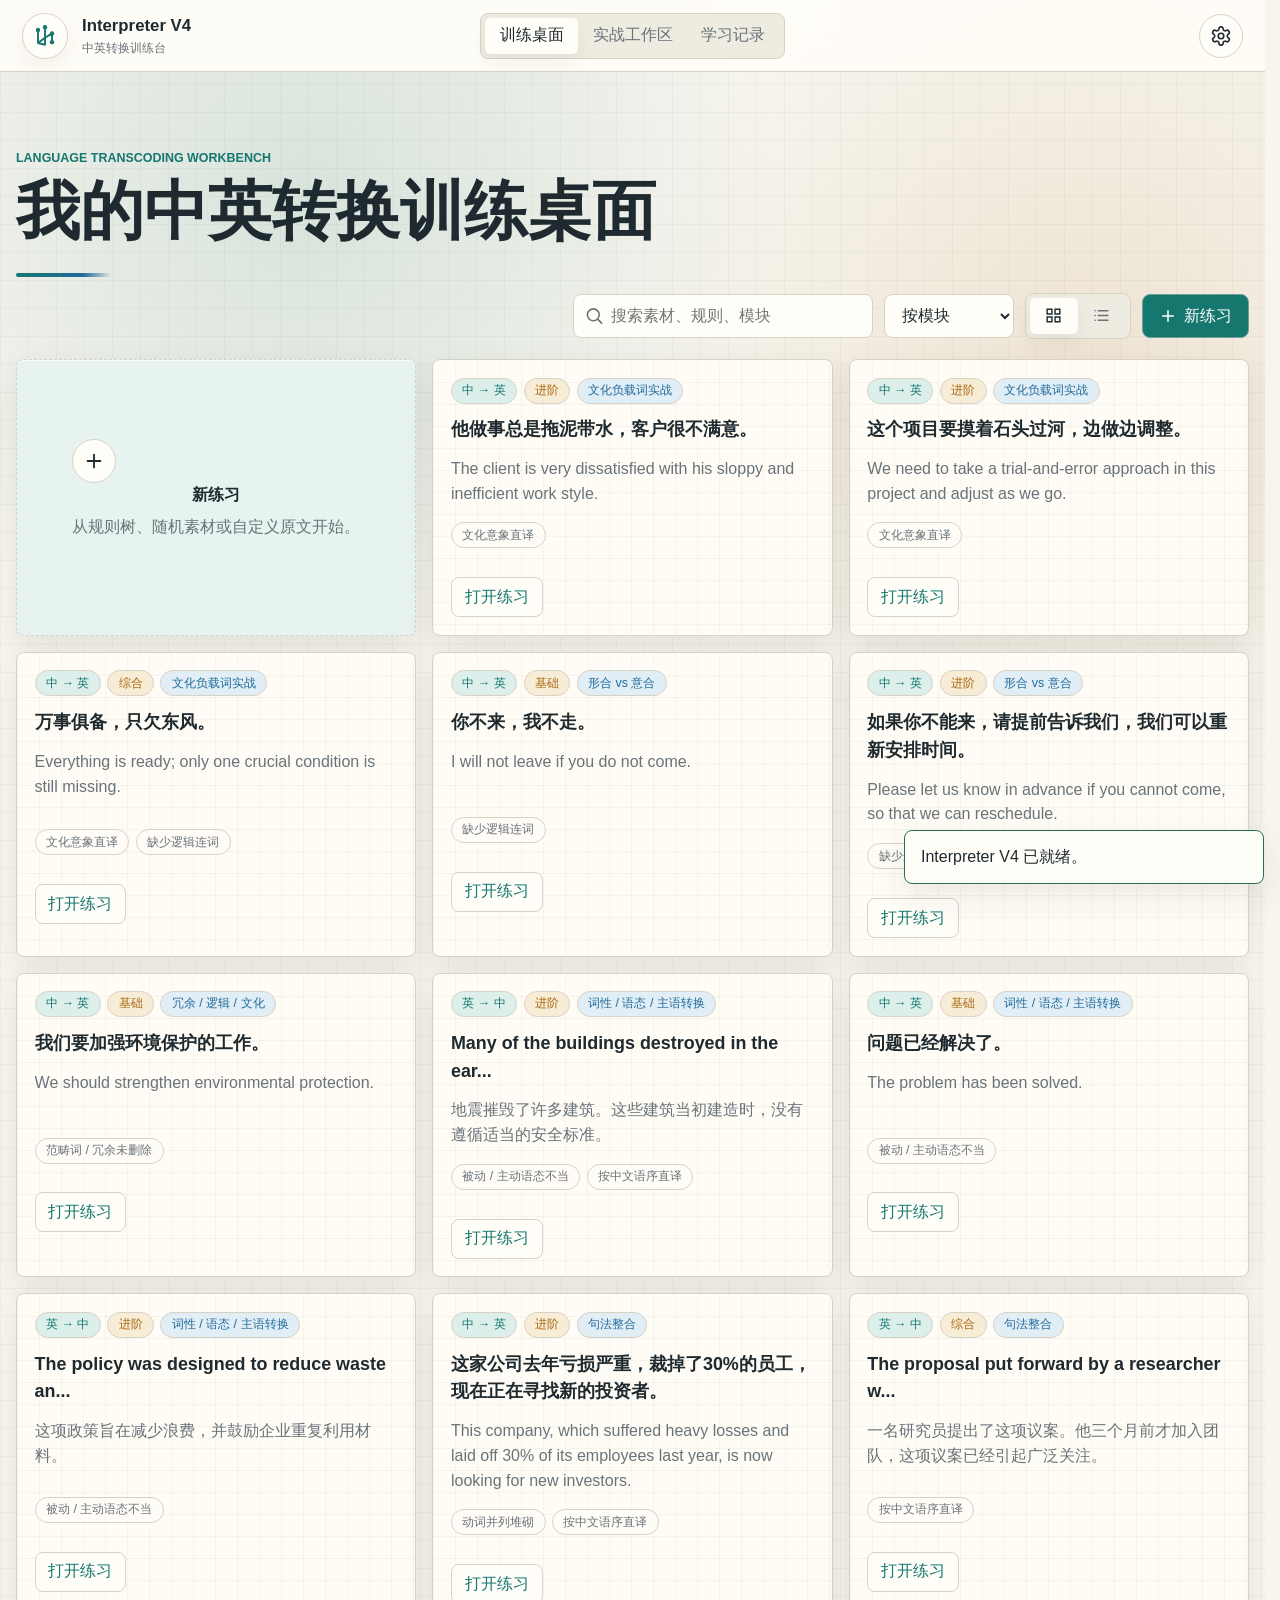
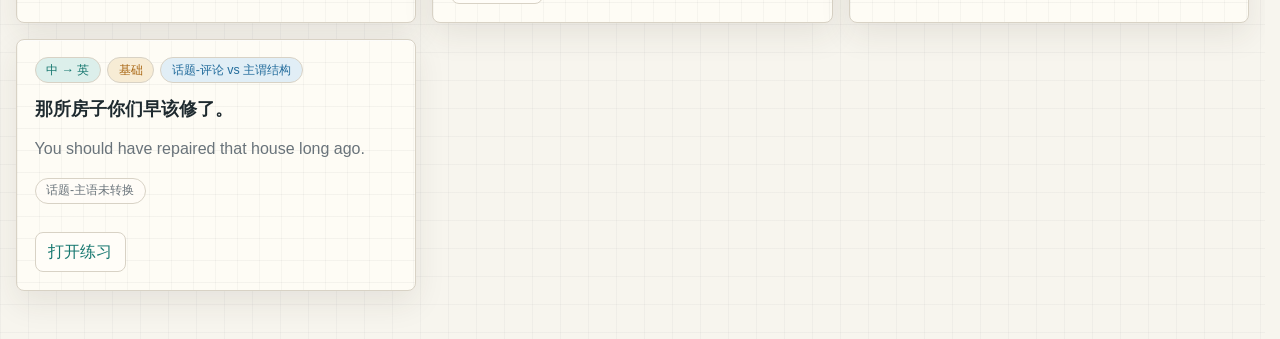
==== interpreter_v4/index.html @ 0c3aa84f "Add Interpreter V4 training workbench" ====
<!DOCTYPE html>
<html lang="zh-CN">
<head>
  <meta charset="UTF-8">
  <meta name="viewport" content="width=device-width, initial-scale=1.0">
  <title>Interpreter V4 - 中英转换训练台</title>
  <link rel="stylesheet" href="styles/main.css">
</head>
<body>
  <div class="app" id="app">
    <header class="topbar">
      <div class="brand">
        <span class="brand-mark" aria-hidden="true">
          <svg viewBox="0 0 32 32" role="img">
            <path d="M8 24V9m0 15 8-6m-8 6 8 2m0-8V6m0 12 8-5m-8 13v-8m8-5v10" fill="none" stroke="currentColor" stroke-width="2.2" stroke-linecap="round" stroke-linejoin="round"/>
            <circle cx="8" cy="9" r="2.5" fill="currentColor"/>
            <circle cx="16" cy="6" r="2.5" fill="currentColor"/>
            <circle cx="24" cy="13" r="2.5" fill="currentColor"/>
            <circle cx="24" cy="23" r="2.5" fill="currentColor"/>
          </svg>
        </span>
        <span>
          <strong>Interpreter V4</strong>
          <small>中英转换训练台</small>
        </span>
      </div>

      <nav class="surface-tabs" aria-label="主界面">
        <button class="surface-tab active" data-surface="desk">训练桌面</button>
        <button class="surface-tab" data-surface="workspace">实战工作区</button>
        <button class="surface-tab" data-surface="records">学习记录</button>
      </nav>

      <button class="icon-btn" id="settingsBtn" type="button" aria-label="API 与偏好设置" title="API 与偏好设置">
        <svg viewBox="0 0 24 24" aria-hidden="true">
          <path d="M12.22 2h-.44a2 2 0 0 0-2 2v.18a2 2 0 0 1-1 1.73l-.43.25a2 2 0 0 1-2 0l-.15-.08a2 2 0 0 0-2.73.73l-.22.38a2 2 0 0 0 .73 2.73l.15.1a2 2 0 0 1 1 1.72v.51a2 2 0 0 1-1 1.74l-.15.09a2 2 0 0 0-.73 2.73l.22.38a2 2 0 0 0 2.73.73l.15-.08a2 2 0 0 1 2 0l.43.25a2 2 0 0 1 1 1.73V20a2 2 0 0 0 2 2h.44a2 2 0 0 0 2-2v-.18a2 2 0 0 1 1-1.73l.43-.25a2 2 0 0 1 2 0l.15.08a2 2 0 0 0 2.73-.73l.22-.38a2 2 0 0 0-.73-2.73l-.15-.09a2 2 0 0 1-1-1.74v-.5a2 2 0 0 1 1-1.74l.15-.09a2 2 0 0 0 .73-2.73l-.22-.38a2 2 0 0 0-2.73-.73l-.15.08a2 2 0 0 1-2 0l-.43-.25a2 2 0 0 1-1-1.73V4a2 2 0 0 0-2-2Z" fill="none" stroke="currentColor" stroke-width="1.8" stroke-linecap="round" stroke-linejoin="round"/>
          <circle cx="12" cy="12" r="3" fill="none" stroke="currentColor" stroke-width="1.8"/>
        </svg>
      </button>
    </header>

    <main>
      <section class="surface active" id="surface-desk" aria-labelledby="deskTitle">
        <div class="desk-layout">
          <div class="desk-heading">
            <p class="eyebrow">Language Transcoding Workbench</p>
            <h1 id="deskTitle">我的中英转换训练桌面</h1>
            <div class="heading-rule" aria-hidden="true"></div>
          </div>

          <div class="desk-actions">
            <label class="search-field">
              <span class="sr-only">搜索训练素材或规则</span>
              <svg viewBox="0 0 24 24" aria-hidden="true">
                <path d="m21 21-4.35-4.35M10.5 18a7.5 7.5 0 1 1 0-15 7.5 7.5 0 0 1 0 15Z" fill="none" stroke="currentColor" stroke-width="2" stroke-linecap="round"/>
              </svg>
              <input id="deskSearch" type="search" placeholder="搜索素材、规则、模块">
            </label>
            <select id="deskSort" aria-label="排序">
              <option value="module">按模块</option>
              <option value="difficulty">按难度</option>
              <option value="direction">按方向</option>
            </select>
            <div class="segmented" role="group" aria-label="卡片视图">
              <button class="segment active" data-view="grid" type="button" aria-label="网格视图" title="网格视图">
                <svg viewBox="0 0 24 24" aria-hidden="true"><path d="M4 4h6v6H4V4Zm10 0h6v6h-6V4ZM4 14h6v6H4v-6Zm10 0h6v6h-6v-6Z" fill="none" stroke="currentColor" stroke-width="1.8"/></svg>
              </button>
              <button class="segment" data-view="list" type="button" aria-label="列表视图" title="列表视图">
                <svg viewBox="0 0 24 24" aria-hidden="true"><path d="M8 6h12M8 12h12M8 18h12M4 6h.01M4 12h.01M4 18h.01" fill="none" stroke="currentColor" stroke-width="2" stroke-linecap="round"/></svg>
              </button>
            </div>
            <button class="btn primary" id="quickStartBtn" type="button">
              <svg viewBox="0 0 24 24" aria-hidden="true"><path d="M12 5v14m-7-7h14" fill="none" stroke="currentColor" stroke-width="2" stroke-linecap="round"/></svg>
              新练习
            </button>
          </div>

          <div class="desk-grid" id="deskCards"></div>
        </div>
      </section>

      <section class="surface" id="surface-workspace" aria-labelledby="workspaceTitle">
        <div class="workspace-shell">
          <aside class="sidebar" aria-label="规则树">
            <div class="sidebar-head">
              <button class="ghost-link" id="backToDeskBtn" type="button">
                <svg viewBox="0 0 24 24" aria-hidden="true"><path d="m15 18-6-6 6-6" fill="none" stroke="currentColor" stroke-width="2" stroke-linecap="round" stroke-linejoin="round"/></svg>
                桌面
              </button>
              <strong>转换规则树</strong>
            </div>
            <div class="workspace-switch segmented wide" role="group" aria-label="工作区视图">
              <button class="segment active" data-workspace-view="practice" type="button">练习</button>
              <button class="segment" data-workspace-view="map" type="button">规则地图</button>
            </div>
            <div class="rule-tree" id="ruleTree"></div>
          </aside>

          <section class="workspace-main" aria-labelledby="workspaceTitle">
            <div class="workspace-toolbar">
              <div>
                <p class="eyebrow">Practice Workspace</p>
                <h2 id="workspaceTitle">当前训练</h2>
              </div>
              <div class="toolbar-actions">
                <button class="btn secondary" id="newMaterialBtn" type="button">抽题</button>
                <button class="btn secondary" id="translateSourceBtn" type="button">机器翻译</button>
                <button class="btn primary" id="analyzeBtn" type="button">诊断</button>
              </div>
            </div>

            <div class="workspace-view active" id="practiceView">
              <form class="practice-form" id="practiceForm">
                <div class="control-row">
                  <label>
                    <span>方向</span>
                    <select id="directionSelect">
                      <option value="zh-en">中 → 英</option>
                      <option value="en-zh">英 → 中</option>
                    </select>
                  </label>
                  <label>
                    <span>难度</span>
                    <select id="difficultySelect">
                      <option value="all">全部</option>
                      <option value="easy">基础</option>
                      <option value="medium">进阶</option>
                      <option value="hard">综合</option>
                    </select>
                  </label>
                  <label>
                    <span>模块</span>
                    <select id="moduleSelect">
                      <option value="all">全部模块</option>
                    </select>
                  </label>
                  <label>
                    <span>规则</span>
                    <select id="ruleSelect">
                      <option value="all">全部规则</option>
                    </select>
                  </label>
                </div>

                <div class="text-grid">
                  <label class="field-block source-block">
                    <span>原文</span>
                    <textarea id="sourceText" rows="6" placeholder="输入或抽取原文"></textarea>
                  </label>
                  <label class="field-block">
                    <span>参考译文</span>
                    <textarea id="referenceText" rows="6" placeholder="抽题或机器翻译后生成参考译文"></textarea>
                  </label>
                </div>

                <label class="field-block">
                  <span>你的译文</span>
                  <textarea id="userTranslation" rows="7" placeholder="输入你的译文，或使用语音识别"></textarea>
                </label>

                <div class="voice-strip">
                  <button class="btn secondary" id="recordBtn" type="button">
                    <svg viewBox="0 0 24 24" aria-hidden="true"><path d="M12 14a4 4 0 0 0 4-4V6a4 4 0 0 0-8 0v4a4 4 0 0 0 4 4Zm7-4a7 7 0 0 1-14 0m7 7v4m-4 0h8" fill="none" stroke="currentColor" stroke-width="2" stroke-linecap="round"/></svg>
                    开始录音
                  </button>
                  <button class="btn danger hidden" id="stopRecordBtn" type="button">停止</button>
                  <button class="btn secondary" id="speakReferenceBtn" type="button">朗读参考</button>
                  <span class="status-line" id="recordStatus"></span>
                </div>
                <div class="interim-line hidden" id="interimLine"></div>
              </form>
            </div>

            <div class="workspace-view" id="mapView">
              <div class="rule-map" id="ruleMap" aria-label="转换规则地图"></div>
            </div>
          </section>

          <aside class="feedback-panel" aria-label="诊断反馈">
            <div class="feedback-head">
              <p class="eyebrow">Diagnostic Feedback</p>
              <h2>反馈面板</h2>
            </div>
            <div id="feedbackContent" class="feedback-content empty-state">
              <p>完成一次诊断后，规则触发、思维对比、参考译文和迁移口诀会显示在这里。</p>
            </div>
            <button class="btn primary full" id="saveRecordBtn" type="button" disabled>保存本次训练</button>
          </aside>
        </div>
      </section>

      <section class="surface" id="surface-records" aria-labelledby="recordsTitle">
        <div class="records-layout">
          <div class="records-head">
            <div>
              <p class="eyebrow">Learning Records</p>
              <h1 id="recordsTitle">学习记录</h1>
            </div>
            <div class="records-actions">
              <button class="btn secondary" id="exportCsvBtn" type="button">导出 CSV</button>
              <button class="btn danger" id="clearRecordsBtn" type="button">清空</button>
            </div>
          </div>
          <div class="stats-grid" id="statsGrid"></div>
          <div class="records-table-wrap">
            <table class="records-table">
              <thead>
                <tr>
                  <th>时间</th>
                  <th>方向</th>
                  <th>模块</th>
                  <th>总分</th>
                  <th>触发规则</th>
                  <th>操作</th>
                </tr>
              </thead>
              <tbody id="recordsTable"></tbody>
            </table>
          </div>
        </div>
      </section>
    </main>

    <div class="modal-backdrop hidden" id="settingsModal" role="dialog" aria-modal="true" aria-labelledby="settingsTitle">
      <section class="modal-panel">
        <div class="modal-head">
          <h2 id="settingsTitle">API 与偏好设置</h2>
          <button class="icon-btn" id="closeSettingsBtn" type="button" aria-label="关闭设置" title="关闭设置">
            <svg viewBox="0 0 24 24" aria-hidden="true"><path d="m6 6 12 12M18 6 6 18" fill="none" stroke="currentColor" stroke-width="2" stroke-linecap="round"/></svg>
          </button>
        </div>
        <p class="modal-note">密钥只保存在当前浏览器的 localStorage 中。不开启 AI 增强时，本地规则诊断仍可完整运行。</p>
        <label class="check-row">
          <input id="aiEnabled" type="checkbox">
          <span>启用 AI 反馈增强</span>
        </label>
        <label>
          <span>AI Endpoint</span>
          <input id="aiEndpoint" type="url" placeholder="https://.../v1/chat/completions">
        </label>
        <label>
          <span>AI Model</span>
          <input id="aiModel" type="text" placeholder="model-name">
        </label>
        <label>
          <span>AI API Key</span>
          <input id="aiApiKey" type="password" placeholder="仅存储在本地浏览器">
        </label>
        <label>
          <span>DeepL API Key</span>
          <input id="deeplApiKey" type="password" placeholder="可选，用于机器翻译">
        </label>
        <label>
          <span>主题</span>
          <select id="themeSelect">
            <option value="light">纸面浅色</option>
            <option value="dark">墨色深色</option>
          </select>
        </label>
        <button class="btn primary full" id="saveSettingsBtn" type="button">保存设置</button>
      </section>
    </div>

    <div class="modal-backdrop hidden" id="recordModal" role="dialog" aria-modal="true" aria-labelledby="recordModalTitle">
      <section class="modal-panel wide-modal">
        <div class="modal-head">
          <h2 id="recordModalTitle">记录详情</h2>
          <button class="icon-btn" id="closeRecordBtn" type="button" aria-label="关闭记录详情" title="关闭记录详情">
            <svg viewBox="0 0 24 24" aria-hidden="true"><path d="m6 6 12 12M18 6 6 18" fill="none" stroke="currentColor" stroke-width="2" stroke-linecap="round"/></svg>
          </button>
        </div>
        <div id="recordDetail"></div>
      </section>
    </div>

    <div class="toast-stack" id="toastStack" aria-live="polite"></div>
  </div>

  <script type="module" src="js/main.js"></script>
</body>
</html>
---- interpreter_v4/styles/main.css ----
:root {
  --paper: #f7f5ee;
  --paper-2: #eeebe1;
  --sheet: #fffdf8;
  --ink: #1e2a2f;
  --muted: #69737a;
  --line: #d8d2c5;
  --line-strong: #bdb4a4;
  --teal: #16776f;
  --teal-2: #dcefeb;
  --blue: #216b9b;
  --blue-2: #e1eef6;
  --amber: #a96612;
  --amber-2: #f7ecd5;
  --coral: #b85448;
  --coral-2: #f4dfdc;
  --green: #287449;
  --shadow: 0 12px 32px rgba(58, 48, 33, 0.09);
  --shadow-soft: 0 1px 0 rgba(255, 255, 255, 0.8) inset, 0 8px 20px rgba(58, 48, 33, 0.06);
  --focus: 0 0 0 4px rgba(22, 119, 111, 0.22);
  --radius: 8px;
  --topbar-height: 72px;
}

:root[data-theme="dark"] {
  --paper: #080d0f;
  --paper-2: #101719;
  --sheet: #141b1e;
  --ink: #f4f0e8;
  --muted: #a8b0b2;
  --line: #2a3438;
  --line-strong: #465257;
  --teal: #6bd2c8;
  --teal-2: #123532;
  --blue: #79bce8;
  --blue-2: #142a39;
  --amber: #f1ba64;
  --amber-2: #3a2a13;
  --coral: #ee9389;
  --coral-2: #3a1e1c;
  --green: #80d49f;
  --shadow: none;
  --shadow-soft: none;
}

*,
*::before,
*::after {
  box-sizing: border-box;
}

html {
  scrollbar-gutter: stable;
}

body {
  margin: 0;
  min-width: 320px;
  min-height: 100vh;
  color: var(--ink);
  background:
    linear-gradient(rgba(30, 42, 47, 0.035) 1px, transparent 1px),
    linear-gradient(90deg, rgba(30, 42, 47, 0.035) 1px, transparent 1px),
    radial-gradient(circle at 24% 10%, rgba(22, 119, 111, 0.14), transparent 30rem),
    radial-gradient(circle at 86% 18%, rgba(169, 102, 18, 0.12), transparent 28rem),
    var(--paper);
  background-size: 28px 28px, 28px 28px, auto, auto, auto;
  font-family: "Noto Sans SC", "Microsoft YaHei", "Source Han Sans SC", "Segoe UI", sans-serif;
  font-size: 16px;
  letter-spacing: 0;
  line-height: 1.55;
}

button,
input,
select,
textarea {
  font: inherit;
}

button {
  cursor: pointer;
}

button:disabled {
  cursor: not-allowed;
  opacity: 0.55;
}

input,
select,
textarea {
  width: 100%;
  min-height: 44px;
  border: 1px solid var(--line);
  border-radius: var(--radius);
  color: var(--ink);
  background: var(--sheet);
  outline: none;
}

input,
select {
  padding: 0 0.8rem;
}

textarea {
  padding: 0.85rem 0.9rem;
  resize: vertical;
  line-height: 1.65;
}

button:focus-visible,
input:focus-visible,
select:focus-visible,
textarea:focus-visible {
  box-shadow: var(--focus);
  border-color: var(--teal);
}

svg {
  display: block;
}

.app {
  min-height: 100vh;
}

.topbar {
  position: sticky;
  top: 0;
  z-index: 40;
  height: var(--topbar-height);
  display: grid;
  grid-template-columns: minmax(13rem, 1fr) auto minmax(3rem, 1fr);
  align-items: center;
  gap: 1rem;
  padding: 0 1.4rem;
  border-bottom: 1px solid var(--line);
  background: color-mix(in srgb, var(--sheet) 92%, transparent);
  backdrop-filter: blur(18px);
}

.brand {
  display: inline-flex;
  align-items: center;
  gap: 0.85rem;
  min-width: 0;
}

.brand-mark {
  display: grid;
  place-items: center;
  width: 46px;
  height: 46px;
  border: 1px solid var(--line);
  border-radius: 50%;
  color: var(--teal);
  background: var(--sheet);
  box-shadow: var(--shadow-soft);
  flex: 0 0 auto;
}

.brand-mark svg {
  width: 28px;
  height: 28px;
}

.brand strong,
.brand small {
  display: block;
  white-space: nowrap;
}

.brand strong {
  font-size: 1.05rem;
}

.brand small {
  color: var(--muted);
  font-size: 0.78rem;
}

.surface-tabs,
.segmented {
  display: inline-flex;
  align-items: center;
  min-height: 44px;
  padding: 4px;
  border: 1px solid var(--line);
  border-radius: var(--radius);
  background: var(--paper-2);
}

.surface-tab,
.segment {
  min-height: 36px;
  border: 0;
  border-radius: 6px;
  color: var(--muted);
  background: transparent;
  padding: 0 0.9rem;
  transition: background-color 180ms ease, color 180ms ease, transform 180ms ease;
}

.surface-tab.active,
.segment.active {
  color: var(--ink);
  background: var(--sheet);
  box-shadow: var(--shadow-soft);
}

.surface-tab:active,
.segment:active,
.btn:active,
.icon-btn:active {
  transform: translateY(1px);
}

.icon-btn {
  justify-self: end;
  display: grid;
  place-items: center;
  width: 44px;
  height: 44px;
  border: 1px solid var(--line);
  border-radius: 50%;
  color: var(--ink);
  background: var(--sheet);
  transition: border-color 180ms ease, background-color 180ms ease;
}

.icon-btn svg {
  width: 22px;
  height: 22px;
}

.icon-btn:hover,
.btn:hover,
.ghost-link:hover,
.card-action:hover {
  border-color: var(--teal);
}

main {
  min-height: calc(100vh - var(--topbar-height));
}

.surface {
  display: none;
}

.surface.active {
  display: block;
}

.desk-layout,
.records-layout {
  width: min(100% - 2rem, 1360px);
  margin: 0 auto;
  padding: 4.8rem 0 3rem;
}

.desk-heading {
  max-width: 720px;
}

.eyebrow {
  margin: 0 0 0.45rem;
  color: var(--teal);
  font-size: 0.78rem;
  font-weight: 700;
  text-transform: uppercase;
}

h1,
h2,
h3,
p {
  margin-top: 0;
}

h1 {
  margin-bottom: 0.8rem;
  font-family: "Noto Serif SC", "Songti SC", "SimSun", serif;
  font-size: clamp(2rem, 5vw, 4.2rem);
  line-height: 1.15;
  font-weight: 700;
}

h2 {
  margin-bottom: 0;
  font-size: 1.2rem;
}

h3 {
  margin-bottom: 0.45rem;
  font-size: 1rem;
}

.heading-rule {
  width: 96px;
  height: 4px;
  margin-top: 1.5rem;
  background: linear-gradient(90deg, var(--teal), var(--blue) 70%, transparent);
  border-radius: 999px;
}

.desk-actions {
  display: flex;
  align-items: center;
  justify-content: flex-end;
  gap: 0.7rem;
  margin: 1rem 0 1.25rem;
  flex-wrap: wrap;
}

.search-field {
  position: relative;
  width: min(100%, 300px);
}

.search-field svg {
  position: absolute;
  left: 0.75rem;
  top: 50%;
  width: 19px;
  height: 19px;
  color: var(--muted);
  transform: translateY(-50%);
}

.search-field input {
  padding-left: 2.35rem;
}

.desk-actions select {
  width: 130px;
}

.segmented svg {
  width: 19px;
  height: 19px;
}

.segmented.wide {
  display: flex;
  width: 100%;
}

.segmented.wide .segment {
  flex: 1;
}

.btn {
  display: inline-flex;
  align-items: center;
  justify-content: center;
  gap: 0.45rem;
  min-height: 44px;
  border: 1px solid var(--line);
  border-radius: var(--radius);
  padding: 0 1rem;
  color: var(--ink);
  background: var(--sheet);
  transition: border-color 180ms ease, background-color 180ms ease, transform 180ms ease;
}

.btn svg {
  width: 18px;
  height: 18px;
}

.btn.primary {
  border-color: color-mix(in srgb, var(--teal) 55%, var(--line));
  color: #ffffff;
  background: var(--teal);
}

.btn.secondary {
  background: var(--sheet);
}

.btn.danger {
  border-color: color-mix(in srgb, var(--coral) 60%, var(--line));
  color: var(--coral);
  background: var(--coral-2);
}

.btn.full {
  width: 100%;
}

.desk-grid {
  display: grid;
  grid-template-columns: repeat(3, minmax(0, 1fr));
  gap: 1rem;
}

.desk-grid.list {
  grid-template-columns: 1fr;
}

.desk-card {
  position: relative;
  display: grid;
  min-height: 238px;
  padding: 1.1rem;
  border: 1px solid var(--line);
  border-radius: var(--radius);
  background:
    linear-gradient(rgba(30, 42, 47, 0.045) 1px, transparent 1px),
    linear-gradient(90deg, rgba(30, 42, 47, 0.035) 1px, transparent 1px),
    color-mix(in srgb, var(--sheet) 92%, var(--amber-2));
  background-size: 22px 22px;
  box-shadow:
    inset 0 1px 0 rgba(255, 255, 255, 0.74),
    var(--shadow);
  overflow: hidden;
}

.desk-card.add-card {
  place-items: center;
  text-align: center;
  background: color-mix(in srgb, var(--teal-2) 72%, var(--sheet));
  border-style: dashed;
}

.card-meta {
  display: flex;
  gap: 0.4rem;
  align-items: center;
  flex-wrap: wrap;
  margin-bottom: 0.8rem;
}

.tag {
  display: inline-flex;
  align-items: center;
  min-height: 26px;
  border: 1px solid var(--line);
  border-radius: 999px;
  padding: 0 0.65rem;
  color: var(--muted);
  background: color-mix(in srgb, var(--sheet) 80%, transparent);
  font-size: 0.78rem;
  white-space: nowrap;
}

.tag.teal {
  color: var(--teal);
  background: var(--teal-2);
}

.tag.blue {
  color: var(--blue);
  background: var(--blue-2);
}

.tag.amber {
  color: var(--amber);
  background: var(--amber-2);
}

.tag.coral {
  color: var(--coral);
  background: var(--coral-2);
}

.card-title {
  margin-bottom: 0.8rem;
  font-size: 1.12rem;
  font-weight: 700;
}

.card-preview {
  color: var(--muted);
  display: -webkit-box;
  -webkit-line-clamp: 4;
  -webkit-box-orient: vertical;
  overflow: hidden;
}

.card-action {
  justify-self: start;
  align-self: end;
  min-height: 40px;
  margin-top: 1rem;
  border: 1px solid var(--line);
  border-radius: var(--radius);
  color: var(--teal);
  background: var(--sheet);
  padding: 0 0.8rem;
}

.workspace-shell {
  display: grid;
  grid-template-columns: 300px minmax(0, 1fr) 380px;
  min-height: calc(100vh - var(--topbar-height));
}

.sidebar,
.feedback-panel {
  display: grid;
  grid-template-rows: auto auto 1fr;
  gap: 1rem;
  border-right: 1px solid var(--line);
  background: color-mix(in srgb, var(--sheet) 84%, var(--paper));
  padding: 1rem;
  overflow: auto;
}

.feedback-panel {
  grid-template-rows: auto 1fr auto;
  border-right: 0;
  border-left: 1px solid var(--line);
}

.sidebar-head,
.workspace-toolbar,
.records-head,
.modal-head,
.feedback-head {
  display: flex;
  align-items: center;
  justify-content: space-between;
  gap: 1rem;
}

.ghost-link {
  display: inline-flex;
  align-items: center;
  gap: 0.25rem;
  min-height: 40px;
  border: 1px solid transparent;
  border-radius: var(--radius);
  color: var(--muted);
  background: transparent;
  padding: 0 0.35rem;
}

.ghost-link svg {
  width: 18px;
  height: 18px;
}

.rule-tree {
  display: flex;
  flex-direction: column;
  gap: 0.35rem;
}

.tree-module {
  border: 1px solid transparent;
  border-radius: var(--radius);
}

.tree-module.active {
  border-color: var(--line);
  background: var(--paper-2);
}

.tree-module > button,
.tree-rule {
  width: 100%;
  min-height: 42px;
  border: 0;
  border-radius: 6px;
  color: var(--ink);
  background: transparent;
  text-align: left;
  padding: 0.5rem 0.65rem;
}

.tree-module > button {
  font-weight: 700;
}

.tree-rule {
  display: block;
  color: var(--muted);
  padding-left: 1.45rem;
  font-size: 0.92rem;
}

.tree-rule.active {
  color: var(--teal);
  background: var(--teal-2);
}

.workspace-main {
  min-width: 0;
  padding: 1.25rem;
  overflow: auto;
}

.workspace-toolbar {
  position: sticky;
  top: 0;
  z-index: 10;
  margin: -1.25rem -1.25rem 1.25rem;
  padding: 1rem 1.25rem;
  border-bottom: 1px solid var(--line);
  background: color-mix(in srgb, var(--paper) 90%, transparent);
  backdrop-filter: blur(16px);
}

.toolbar-actions,
.records-actions {
  display: flex;
  gap: 0.55rem;
  flex-wrap: wrap;
  justify-content: flex-end;
}

.workspace-view {
  display: none;
}

.workspace-view.active {
  display: block;
}

.practice-form {
  display: grid;
  gap: 1rem;
}

.control-row {
  display: grid;
  grid-template-columns: repeat(4, minmax(0, 1fr));
  gap: 0.75rem;
}

label > span {
  display: block;
  margin-bottom: 0.35rem;
  color: var(--muted);
  font-size: 0.84rem;
  font-weight: 700;
}

.text-grid {
  display: grid;
  grid-template-columns: minmax(0, 1fr) minmax(0, 1fr);
  gap: 1rem;
}

.field-block {
  display: block;
}

.field-block textarea {
  min-height: 140px;
}

.source-block textarea {
  border-color: color-mix(in srgb, var(--teal) 24%, var(--line));
}

.voice-strip {
  display: flex;
  align-items: center;
  gap: 0.65rem;
  flex-wrap: wrap;
}

.status-line,
.interim-line {
  color: var(--muted);
}

.interim-line {
  min-height: 44px;
  border: 1px dashed var(--line-strong);
  border-radius: var(--radius);
  padding: 0.6rem 0.75rem;
  background: var(--paper-2);
}

.feedback-content {
  min-height: 0;
  overflow: auto;
}

.empty-state {
  display: grid;
  place-items: center;
  min-height: 220px;
  border: 1px dashed var(--line);
  border-radius: var(--radius);
  color: var(--muted);
  text-align: center;
  padding: 1rem;
}

.diagnosis-card,
.breakdown-item,
.reference-card,
.score-card,
.record-detail-section {
  border: 1px solid var(--line);
  border-radius: var(--radius);
  background: var(--sheet);
  padding: 1rem;
  box-shadow: var(--shadow-soft);
}

.feedback-content {
  display: flex;
  flex-direction: column;
  gap: 0.85rem;
}

.score-row {
  display: grid;
  grid-template-columns: repeat(4, minmax(0, 1fr));
  gap: 0.55rem;
}

.score-card {
  padding: 0.8rem;
}

.score-card strong {
  display: block;
  color: var(--teal);
  font-size: 1.45rem;
}

.breakdown-item {
  border-left: 4px solid var(--teal);
}

.breakdown-item p {
  margin-bottom: 0.45rem;
}

.rule-map {
  position: relative;
  min-height: 620px;
  border: 1px solid var(--line);
  border-radius: var(--radius);
  overflow: auto;
  background:
    linear-gradient(rgba(30, 42, 47, 0.05) 1px, transparent 1px),
    linear-gradient(90deg, rgba(30, 42, 47, 0.05) 1px, transparent 1px),
    var(--sheet);
  background-size: 28px 28px;
}

.map-canvas {
  position: relative;
  min-width: 900px;
  min-height: 620px;
}

.map-link {
  position: absolute;
  height: 2px;
  background: var(--line-strong);
  transform-origin: left center;
}

.map-node {
  position: absolute;
  display: grid;
  align-content: center;
  width: 190px;
  min-height: 72px;
  border: 1px solid var(--line);
  border-radius: var(--radius);
  color: var(--ink);
  background: color-mix(in srgb, var(--sheet) 92%, var(--teal-2));
  padding: 0.75rem;
  text-align: left;
  box-shadow: var(--shadow-soft);
}

.map-node.root {
  width: 210px;
  color: #ffffff;
  background: var(--teal);
}

.map-node.rule {
  background: var(--sheet);
}

.map-node.active {
  outline: 3px solid color-mix(in srgb, var(--teal) 26%, transparent);
}

.records-layout {
  padding-top: 2.5rem;
}

.stats-grid {
  display: grid;
  grid-template-columns: repeat(5, minmax(0, 1fr));
  gap: 0.8rem;
  margin: 1rem 0;
}

.stat {
  min-height: 108px;
  border: 1px solid var(--line);
  border-radius: var(--radius);
  background: var(--sheet);
  padding: 1rem;
}

.stat strong {
  display: block;
  color: var(--teal);
  font-size: 2rem;
  line-height: 1.1;
}

.stat span {
  color: var(--muted);
}

.records-table-wrap {
  overflow-x: auto;
  border: 1px solid var(--line);
  border-radius: var(--radius);
  background: var(--sheet);
}

.records-table {
  width: 100%;
  min-width: 860px;
  border-collapse: collapse;
}

.records-table th,
.records-table td {
  padding: 0.85rem;
  border-bottom: 1px solid var(--line);
  text-align: left;
  vertical-align: top;
}

.records-table th {
  color: var(--muted);
  font-size: 0.82rem;
  text-transform: uppercase;
}

.records-table tr:last-child td {
  border-bottom: 0;
}

.table-actions {
  display: flex;
  gap: 0.4rem;
}

.small-btn {
  min-height: 36px;
  border: 1px solid var(--line);
  border-radius: 6px;
  color: var(--teal);
  background: var(--sheet);
  padding: 0 0.6rem;
}

.modal-backdrop {
  position: fixed;
  inset: 0;
  z-index: 60;
  display: grid;
  place-items: center;
  padding: 1rem;
  background: rgba(10, 14, 16, 0.45);
}

.modal-panel {
  width: min(100%, 520px);
  max-height: min(92vh, 820px);
  overflow: auto;
  border: 1px solid var(--line);
  border-radius: var(--radius);
  background: var(--sheet);
  box-shadow: var(--shadow);
  padding: 1rem;
}

.wide-modal {
  width: min(100%, 880px);
}

.modal-panel label {
  display: block;
  margin-top: 0.8rem;
}

.modal-note {
  color: var(--muted);
}

.check-row {
  display: flex !important;
  align-items: center;
  gap: 0.6rem;
}

.check-row input {
  width: 20px;
  min-height: 20px;
}

.record-detail {
  display: grid;
  gap: 0.8rem;
}

.toast-stack {
  position: fixed;
  right: 1rem;
  bottom: 1rem;
  z-index: 80;
  display: grid;
  gap: 0.5rem;
  width: min(360px, calc(100vw - 2rem));
}

.toast {
  border: 1px solid var(--line);
  border-radius: var(--radius);
  background: var(--sheet);
  color: var(--ink);
  padding: 0.85rem 1rem;
  box-shadow: var(--shadow);
}

.toast.error {
  border-color: var(--coral);
  background: var(--coral-2);
}

.toast.success {
  border-color: var(--green);
}

.hidden {
  display: none !important;
}

.sr-only {
  position: absolute;
  width: 1px;
  height: 1px;
  padding: 0;
  margin: -1px;
  overflow: hidden;
  clip: rect(0, 0, 0, 0);
  white-space: nowrap;
  border: 0;
}

@media (max-width: 1180px) {
  .workspace-shell {
    grid-template-columns: 260px minmax(0, 1fr);
  }

  .feedback-panel {
    grid-column: 1 / -1;
    border-left: 0;
    border-top: 1px solid var(--line);
  }

  .desk-grid {
    grid-template-columns: repeat(2, minmax(0, 1fr));
  }

  .stats-grid {
    grid-template-columns: repeat(3, minmax(0, 1fr));
  }
}

@media (max-width: 820px) {
  .topbar {
    position: relative;
    height: auto;
    grid-template-columns: 1fr auto;
    padding: 0.75rem;
  }

  .surface-tabs {
    grid-column: 1 / -1;
    width: 100%;
    order: 3;
  }

  .surface-tab {
    flex: 1;
    padding: 0 0.35rem;
  }

  .desk-layout,
  .records-layout {
    width: min(100% - 1rem, 1360px);
    padding-top: 2rem;
  }

  .desk-actions {
    justify-content: stretch;
  }

  .desk-actions > *,
  .search-field,
  .desk-actions select,
  .desk-actions .btn {
    width: 100%;
  }

  .desk-actions .segmented {
    width: auto;
  }

  .desk-grid {
    grid-template-columns: 1fr;
  }

  .workspace-shell {
    grid-template-columns: 1fr;
  }

  .sidebar {
    max-height: none;
    border-right: 0;
    border-bottom: 1px solid var(--line);
  }

  .workspace-toolbar,
  .records-head {
    align-items: stretch;
    flex-direction: column;
  }

  .toolbar-actions,
  .records-actions {
    justify-content: stretch;
  }

  .toolbar-actions .btn,
  .records-actions .btn {
    flex: 1;
  }

  .control-row,
  .text-grid,
  .score-row,
  .stats-grid {
    grid-template-columns: 1fr;
  }

  .map-canvas {
    min-width: 720px;
  }
}

@media (prefers-reduced-motion: reduce) {
  *,
  *::before,
  *::after {
    scroll-behavior: auto !important;
    transition-duration: 0.01ms !important;
    animation-duration: 0.01ms !important;
    animation-iteration-count: 1 !important;
  }
}
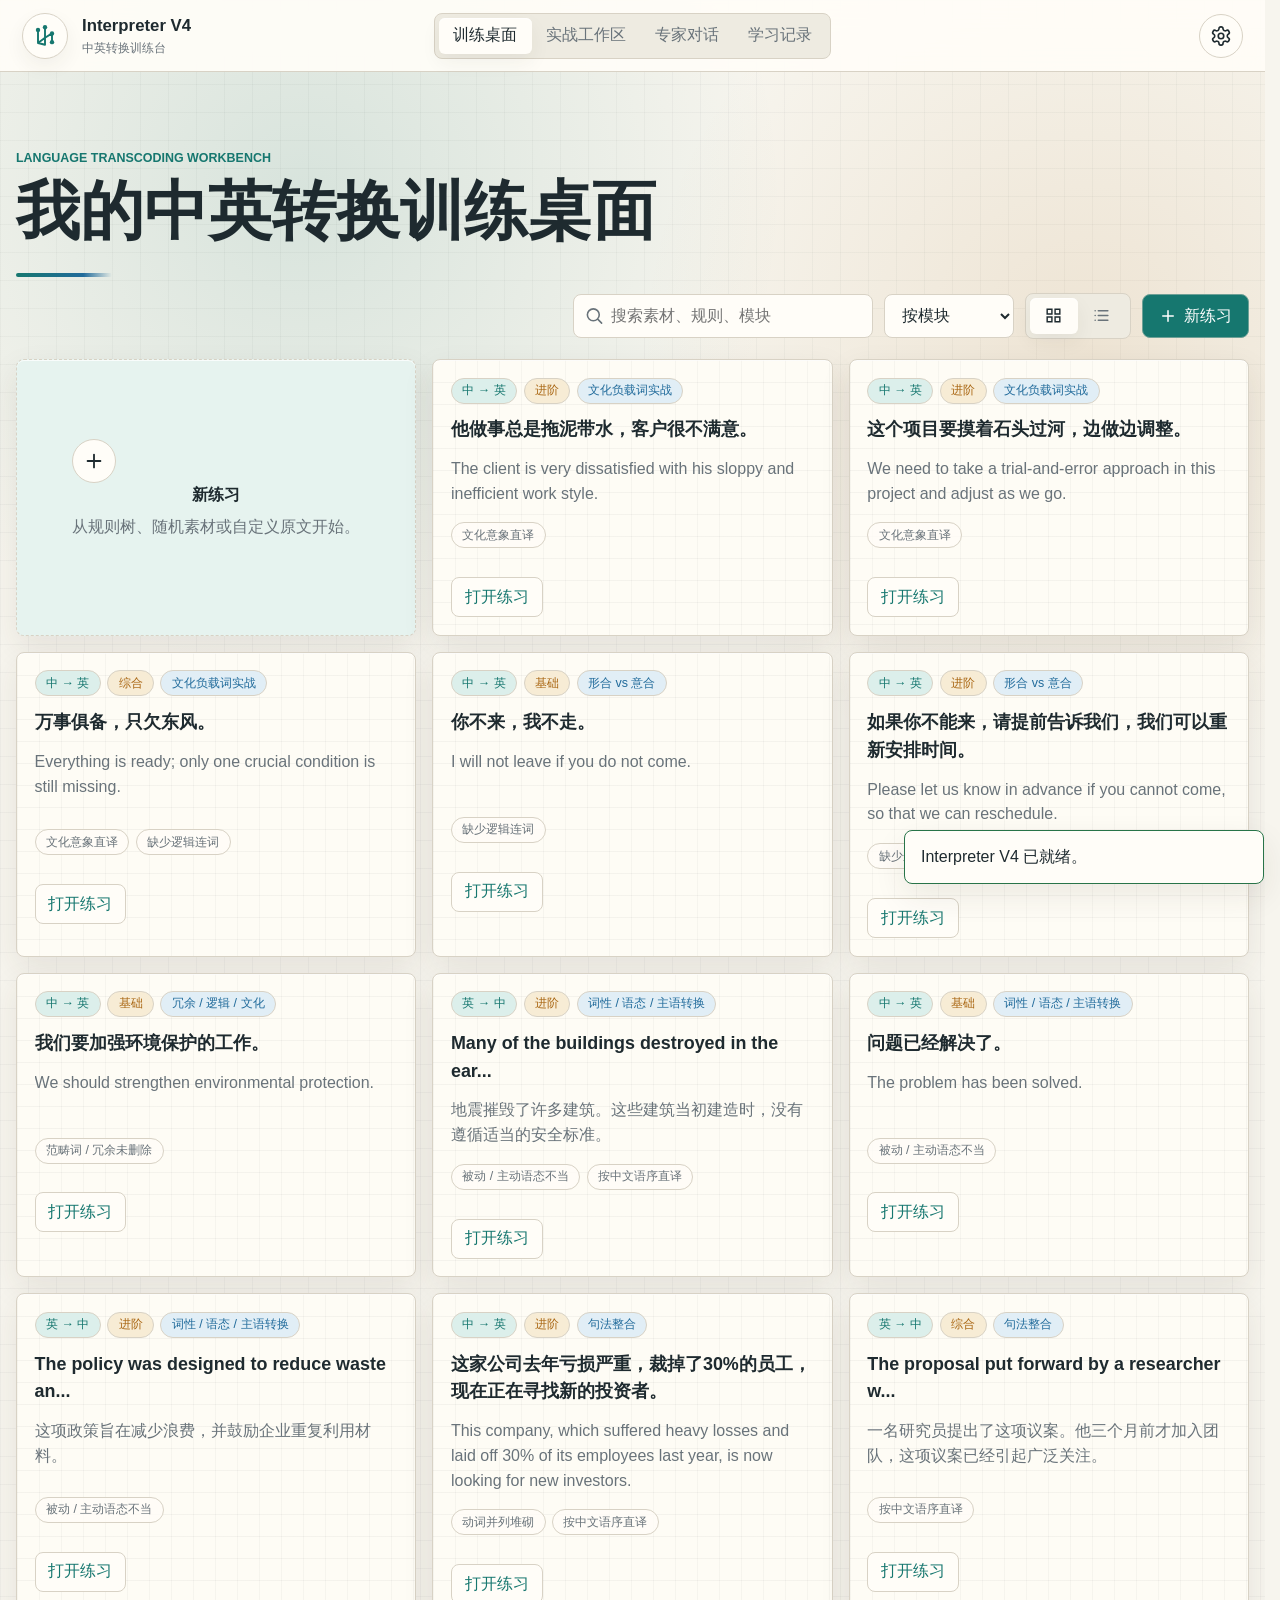
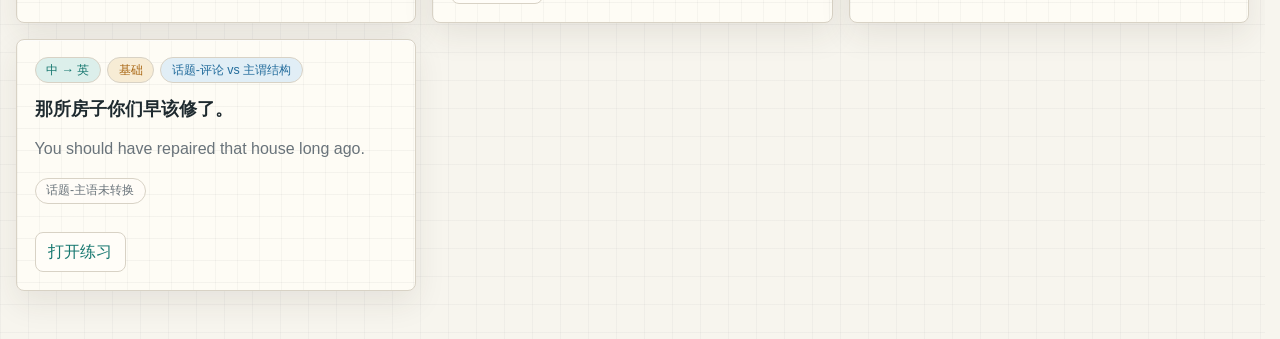
==== commit 975c626b: "fix(interpreter_v4)：初步修复了第四代网站的各种问题" ====
--- a/interpreter_v4/index.html
+++ b/interpreter_v4/index.html
@@ -28,6 +28,7 @@
       <nav class="surface-tabs" aria-label="主界面">
         <button class="surface-tab active" data-surface="desk">训练桌面</button>
         <button class="surface-tab" data-surface="workspace">实战工作区</button>
+        <button class="surface-tab" data-surface="expert">专家对话</button>
         <button class="surface-tab" data-surface="records">学习记录</button>
       </nav>
 
@@ -115,6 +116,7 @@
                   <label>
                     <span>方向</span>
                     <select id="directionSelect">
+                      <option value="auto" selected>自动检测</option>
                       <option value="zh-en">中 → 英</option>
                       <option value="en-zh">英 → 中</option>
                     </select>
@@ -154,8 +156,8 @@
                 </div>
 
                 <label class="field-block">
-                  <span>你的译文</span>
-                  <textarea id="userTranslation" rows="7" placeholder="输入你的译文，或使用语音识别"></textarea>
+                  <span>你的译文（可选）</span>
+                  <textarea id="userTranslation" rows="7" placeholder="输入译文可做精确纠错；留空则进入原文直诊"></textarea>
                 </label>
 
                 <div class="voice-strip">
@@ -189,6 +191,86 @@
         </div>
       </section>
 
+      <section class="surface" id="surface-expert" aria-labelledby="expertTitle">
+        <div class="expert-layout">
+          <div class="expert-head">
+            <div>
+              <p class="eyebrow">Expert Conversation</p>
+              <h1 id="expertTitle">中英转换专家对话</h1>
+            </div>
+            <div class="expert-actions">
+              <button class="btn secondary" id="expertNewPromptBtn" type="button">按条件出题</button>
+              <button class="btn secondary" id="expertClearBtn" type="button">清空对话</button>
+            </div>
+          </div>
+
+          <div class="expert-shell">
+            <section class="expert-chat" aria-label="专家对话记录">
+              <div class="expert-messages" id="expertMessages"></div>
+              <div class="expert-composer">
+                <label class="field-block">
+                  <span>发送给专家</span>
+                  <textarea id="expertInput" rows="4" placeholder="直接输入原文，或说：我想练中→英、文化负载词、综合难度"></textarea>
+                </label>
+                <div class="expert-composer-actions">
+                  <button class="btn secondary" id="expertSendBtn" type="button">发送</button>
+                  <button class="btn primary" id="expertDiagnoseBtn" type="button">诊断译文</button>
+                </div>
+              </div>
+            </section>
+
+            <aside class="expert-controls" aria-label="专家训练控制">
+              <div class="control-row expert-control-row">
+                <label>
+                  <span>方向</span>
+                  <select id="expertDirection">
+                    <option value="auto" selected>自动检测</option>
+                    <option value="all">混合</option>
+                    <option value="zh-en">中 → 英</option>
+                    <option value="en-zh">英 → 中</option>
+                  </select>
+                </label>
+                <label>
+                  <span>难度</span>
+                  <select id="expertDifficulty">
+                    <option value="all">全部</option>
+                    <option value="easy">基础</option>
+                    <option value="medium">进阶</option>
+                    <option value="hard">综合</option>
+                  </select>
+                </label>
+                <label>
+                  <span>模块</span>
+                  <select id="expertModule">
+                    <option value="all">全部模块</option>
+                  </select>
+                </label>
+                <label>
+                  <span>规则</span>
+                  <select id="expertRule">
+                    <option value="all">全部规则</option>
+                  </select>
+                </label>
+              </div>
+
+              <label class="field-block">
+                <span>当前原文</span>
+                <textarea id="expertSourceText" rows="5" placeholder="专家会把直接输入或抽题原文放在这里"></textarea>
+              </label>
+              <label class="field-block">
+                <span>你的译文</span>
+                <textarea id="expertUserTranslation" rows="6" placeholder="有原文后，在这里输入译文再诊断"></textarea>
+              </label>
+              <label class="field-block">
+                <span>参考译文</span>
+                <textarea id="expertReferenceText" rows="5" placeholder="诊断时自动生成或由抽题带入"></textarea>
+              </label>
+              <button class="btn primary full" id="expertSaveRecordBtn" type="button" disabled>保存专家对话训练</button>
+            </aside>
+          </div>
+        </div>
+      </section>
+
       <section class="surface" id="surface-records" aria-labelledby="recordsTitle">
         <div class="records-layout">
           <div class="records-head">
@@ -201,7 +283,39 @@
               <button class="btn danger" id="clearRecordsBtn" type="button">清空</button>
             </div>
           </div>
+          <div class="record-filter-bar" aria-label="学习记录筛选">
+            <label>
+              <span>模块</span>
+              <select id="recordModuleFilter">
+                <option value="all">全部模块</option>
+              </select>
+            </label>
+            <label>
+              <span>规则</span>
+              <select id="recordRuleFilter">
+                <option value="all">全部规则</option>
+              </select>
+            </label>
+            <button class="btn secondary" id="resetRecordFiltersBtn" type="button">重置筛选</button>
+            <span class="status-line" id="recordFilterSummary"></span>
+          </div>
           <div class="stats-grid" id="statsGrid"></div>
+          <div class="records-insights">
+            <section class="insight-card" aria-labelledby="trendTitle">
+              <div class="insight-head">
+                <h2 id="trendTitle">分数趋势</h2>
+                <span class="tag teal" id="trendCount">0 次</span>
+              </div>
+              <div class="trend-chart" id="scoreTrend"></div>
+            </section>
+            <section class="insight-card" aria-labelledby="rulesTitle">
+              <div class="insight-head">
+                <h2 id="rulesTitle">规则频次</h2>
+                <span class="tag amber" id="ruleCountSummary">0 类</span>
+              </div>
+              <div class="rule-frequency" id="ruleFrequency"></div>
+            </section>
+          </div>
           <div class="records-table-wrap">
             <table class="records-table">
               <thead>
@@ -209,6 +323,7 @@
                   <th>时间</th>
                   <th>方向</th>
                   <th>模块</th>
+                  <th>入口</th>
                   <th>总分</th>
                   <th>触发规则</th>
                   <th>操作</th>
--- a/interpreter_v4/styles/main.css
+++ b/interpreter_v4/styles/main.css
@@ -255,6 +255,7 @@
 }
 
 .desk-layout,
+.expert-layout,
 .records-layout {
   width: min(100% - 2rem, 1360px);
   margin: 0 auto;
@@ -606,6 +607,7 @@
 }
 
 .toolbar-actions,
+.expert-actions,
 .records-actions {
   display: flex;
   gap: 0.55rem;
@@ -613,6 +615,125 @@
   justify-content: flex-end;
 }
 
+.expert-layout {
+  padding-top: 2.5rem;
+}
+
+.expert-head {
+  display: flex;
+  align-items: flex-end;
+  justify-content: space-between;
+  gap: 1rem;
+  margin-bottom: 1rem;
+}
+
+.expert-head h1 {
+  margin-bottom: 0;
+  font-size: clamp(1.8rem, 4vw, 3.3rem);
+}
+
+.expert-shell {
+  display: grid;
+  grid-template-columns: minmax(0, 1fr) 420px;
+  gap: 1rem;
+  align-items: start;
+}
+
+.expert-chat,
+.expert-controls {
+  border: 1px solid var(--line);
+  border-radius: var(--radius);
+  background: color-mix(in srgb, var(--sheet) 88%, var(--paper));
+  box-shadow: var(--shadow-soft);
+}
+
+.expert-chat {
+  display: grid;
+  grid-template-rows: minmax(420px, 1fr) auto;
+  min-height: calc(100vh - var(--topbar-height) - 8rem);
+  overflow: hidden;
+}
+
+.expert-messages {
+  display: flex;
+  flex-direction: column;
+  gap: 0.75rem;
+  overflow: auto;
+  padding: 1rem;
+}
+
+.message {
+  width: min(88%, 720px);
+  border: 1px solid var(--line);
+  border-radius: var(--radius);
+  padding: 0.85rem 0.95rem;
+  background: var(--sheet);
+  box-shadow: var(--shadow-soft);
+}
+
+.message.user {
+  align-self: flex-end;
+  border-color: color-mix(in srgb, var(--teal) 32%, var(--line));
+  background: var(--teal-2);
+}
+
+.message.assistant {
+  align-self: flex-start;
+}
+
+.message.system {
+  width: 100%;
+  color: var(--muted);
+  background: var(--paper-2);
+  box-shadow: none;
+}
+
+.message p,
+.message ul {
+  margin-bottom: 0.55rem;
+}
+
+.message :last-child {
+  margin-bottom: 0;
+}
+
+.expert-composer {
+  display: grid;
+  gap: 0.75rem;
+  padding: 1rem;
+  border-top: 1px solid var(--line);
+  background: var(--sheet);
+}
+
+.expert-composer-actions {
+  display: flex;
+  justify-content: flex-end;
+  gap: 0.55rem;
+  flex-wrap: wrap;
+}
+
+.expert-controls {
+  display: grid;
+  gap: 1rem;
+  padding: 1rem;
+}
+
+.expert-control-row {
+  grid-template-columns: repeat(2, minmax(0, 1fr));
+}
+
+.record-filter-bar {
+  display: grid;
+  grid-template-columns: minmax(160px, 1fr) minmax(160px, 1fr) auto minmax(180px, auto);
+  align-items: end;
+  gap: 0.75rem;
+  margin-top: 1rem;
+  padding: 0.85rem;
+  border: 1px solid var(--line);
+  border-radius: var(--radius);
+  background: color-mix(in srgb, var(--sheet) 86%, var(--paper));
+}
+
 .workspace-view {
   display: none;
 }
@@ -730,6 +851,19 @@
 
 .breakdown-item {
   border-left: 4px solid var(--teal);
+}
+
+.breakdown-title,
+.insight-head {
+  display: flex;
+  align-items: center;
+  justify-content: space-between;
+  gap: 0.75rem;
+}
+
+.breakdown-title h3,
+.insight-head h2 {
+  margin: 0;
 }
 
 .breakdown-item p {
@@ -800,6 +934,104 @@
   grid-template-columns: repeat(5, minmax(0, 1fr));
   gap: 0.8rem;
   margin: 1rem 0;
+}
+
+.records-insights {
+  display: grid;
+  grid-template-columns: minmax(0, 1.1fr) minmax(0, 0.9fr);
+  gap: 0.8rem;
+  margin-bottom: 1rem;
+}
+
+.insight-card {
+  min-height: 220px;
+  border: 1px solid var(--line);
+  border-radius: var(--radius);
+  background: var(--sheet);
+  padding: 1rem;
+  box-shadow: var(--shadow-soft);
+}
+
+.trend-chart {
+  display: grid;
+  grid-auto-flow: column;
+  grid-auto-columns: minmax(48px, 1fr);
+  align-items: end;
+  gap: 0.55rem;
+  min-height: 150px;
+  margin-top: 1rem;
+  overflow-x: auto;
+  padding-bottom: 0.25rem;
+}
+
+.trend-bar {
+  display: grid;
+  grid-template-rows: 1fr auto auto;
+  justify-items: center;
+  gap: 0.25rem;
+  min-height: 140px;
+  color: var(--muted);
+  font-size: 0.78rem;
+}
+
+.trend-bar span {
+  align-self: end;
+  width: 100%;
+  max-width: 34px;
+  border: 1px solid color-mix(in srgb, var(--teal) 40%, var(--line));
+  border-radius: 6px 6px 2px 2px;
+  background: linear-gradient(180deg, var(--teal), var(--blue));
+}
+
+.trend-bar strong {
+  color: var(--ink);
+  font-size: 0.82rem;
+}
+
+.trend-bar em {
+  font-style: normal;
+}
+
+.rule-frequency {
+  display: grid;
+  gap: 0.65rem;
+  margin-top: 1rem;
+}
+
+.frequency-row {
+  display: grid;
+  grid-template-columns: minmax(92px, 1.1fr) minmax(80px, 2fr) auto;
+  align-items: center;
+  gap: 0.55rem;
+  color: var(--muted);
+  font-size: 0.86rem;
+}
+
+.frequency-row > div {
+  height: 10px;
+  overflow: hidden;
+  border-radius: 999px;
+  background: var(--paper-2);
+}
+
+.frequency-row i {
+  display: block;
+  height: 100%;
+  border-radius: inherit;
+  background: var(--amber);
+}
+
+.frequency-row strong {
+  color: var(--ink);
+}
+
+.mini-empty {
+  display: grid;
+  place-items: center;
+  min-height: 130px;
+  border: 1px dashed var(--line);
+  border-radius: var(--radius);
+  color: var(--muted);
 }
 
 .stat {
@@ -965,6 +1197,10 @@
     grid-template-columns: 260px minmax(0, 1fr);
   }
 
+  .expert-shell {
+    grid-template-columns: 1fr;
+  }
+
   .feedback-panel {
     grid-column: 1 / -1;
     border-left: 0;
@@ -1000,6 +1236,7 @@
   }
 
   .desk-layout,
+  .expert-layout,
   .records-layout {
     width: min(100% - 1rem, 1360px);
     padding-top: 2rem;
@@ -1035,25 +1272,32 @@
   }
 
   .workspace-toolbar,
+  .expert-head,
   .records-head {
     align-items: stretch;
     flex-direction: column;
   }
 
   .toolbar-actions,
+  .expert-actions,
   .records-actions {
     justify-content: stretch;
   }
 
   .toolbar-actions .btn,
+  .expert-actions .btn,
   .records-actions .btn {
     flex: 1;
   }
 
   .control-row,
+  .expert-shell,
+  .expert-control-row,
   .text-grid,
   .score-row,
-  .stats-grid {
+  .stats-grid,
+  .records-insights,
+  .record-filter-bar {
     grid-template-columns: 1fr;
   }
 
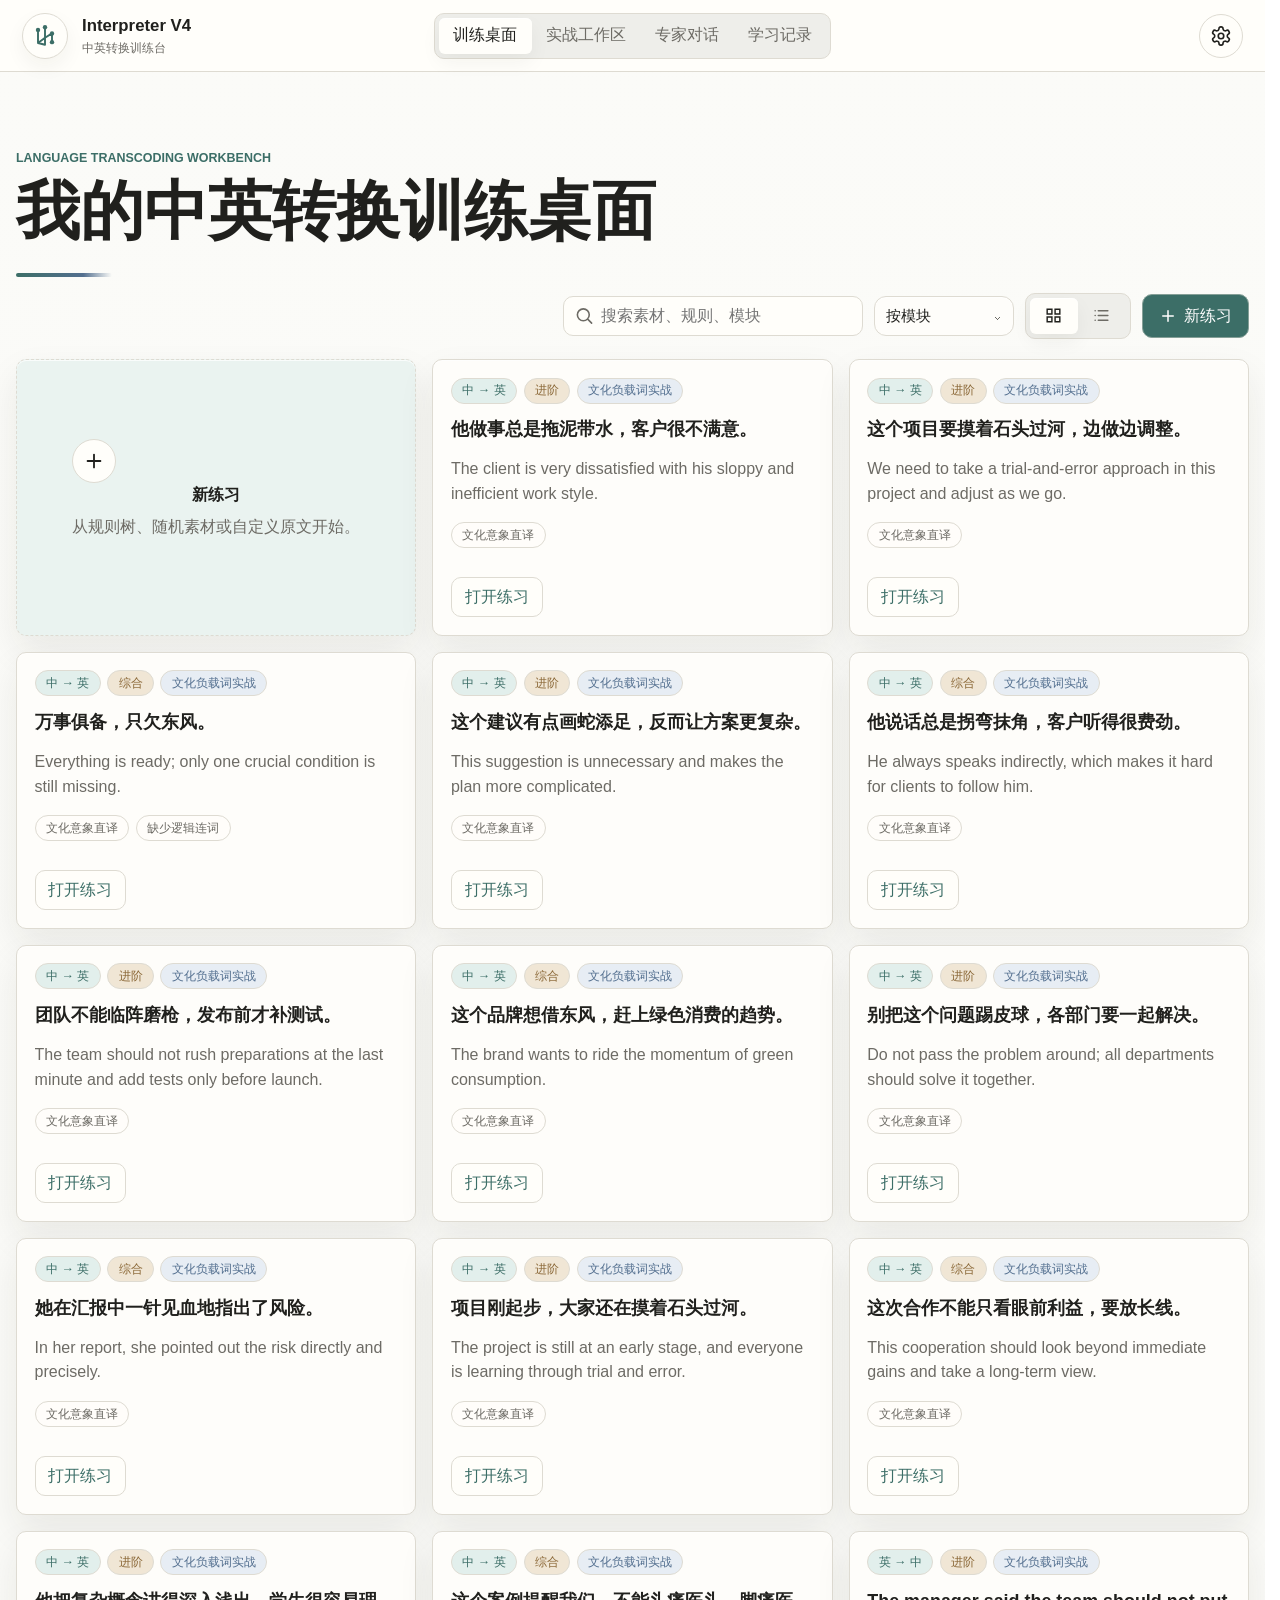
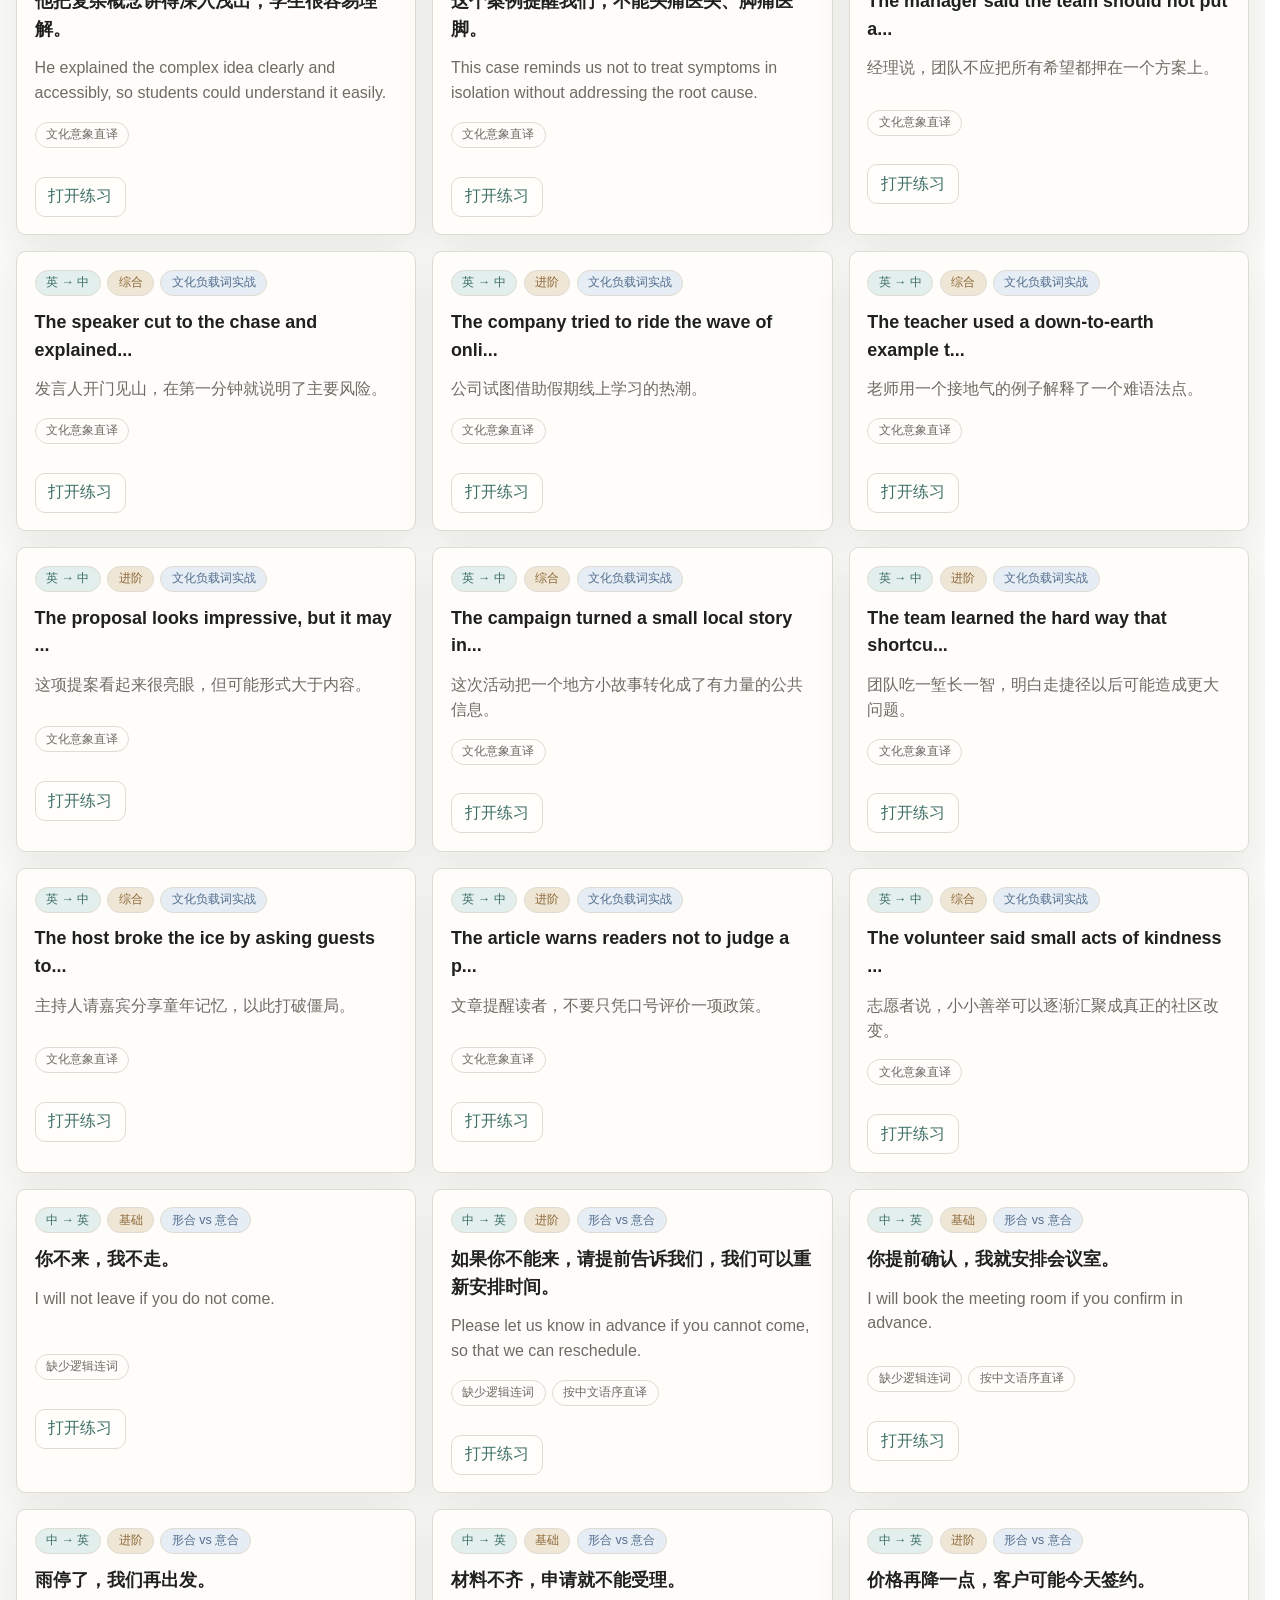
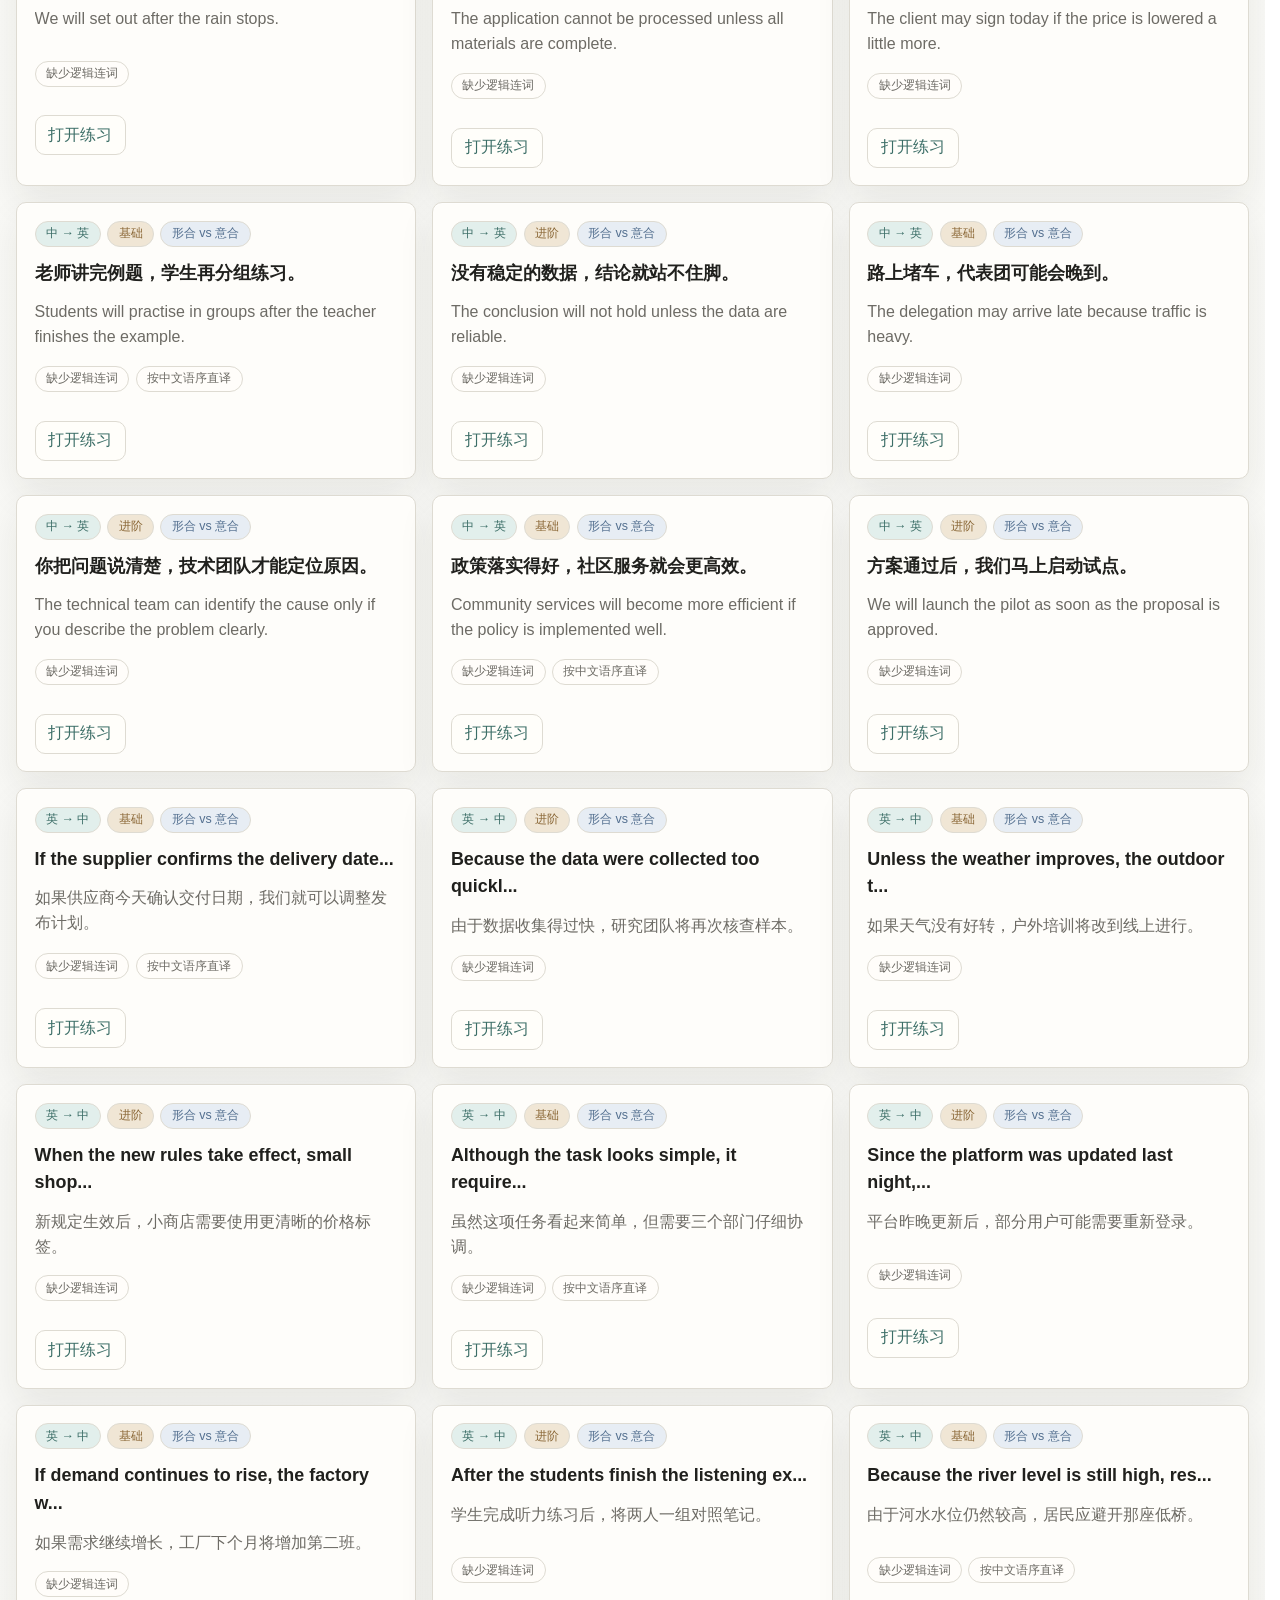
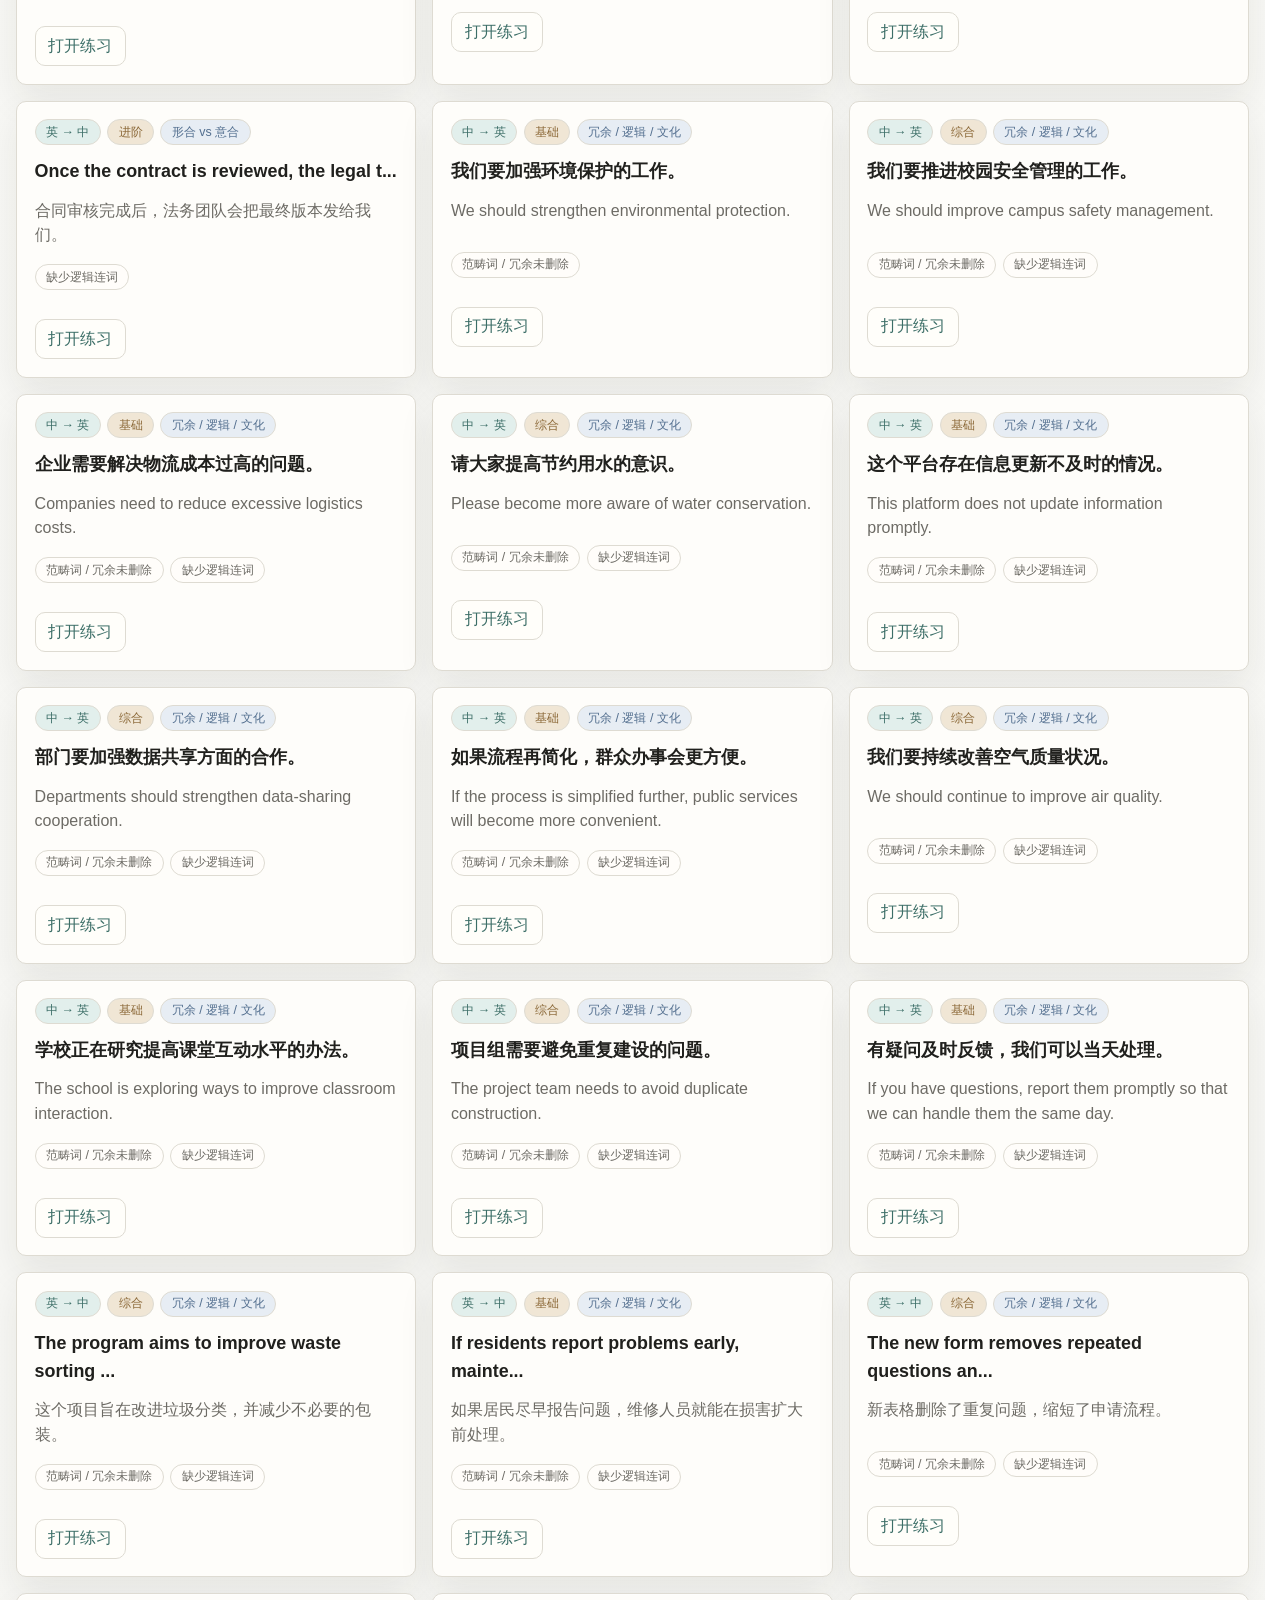
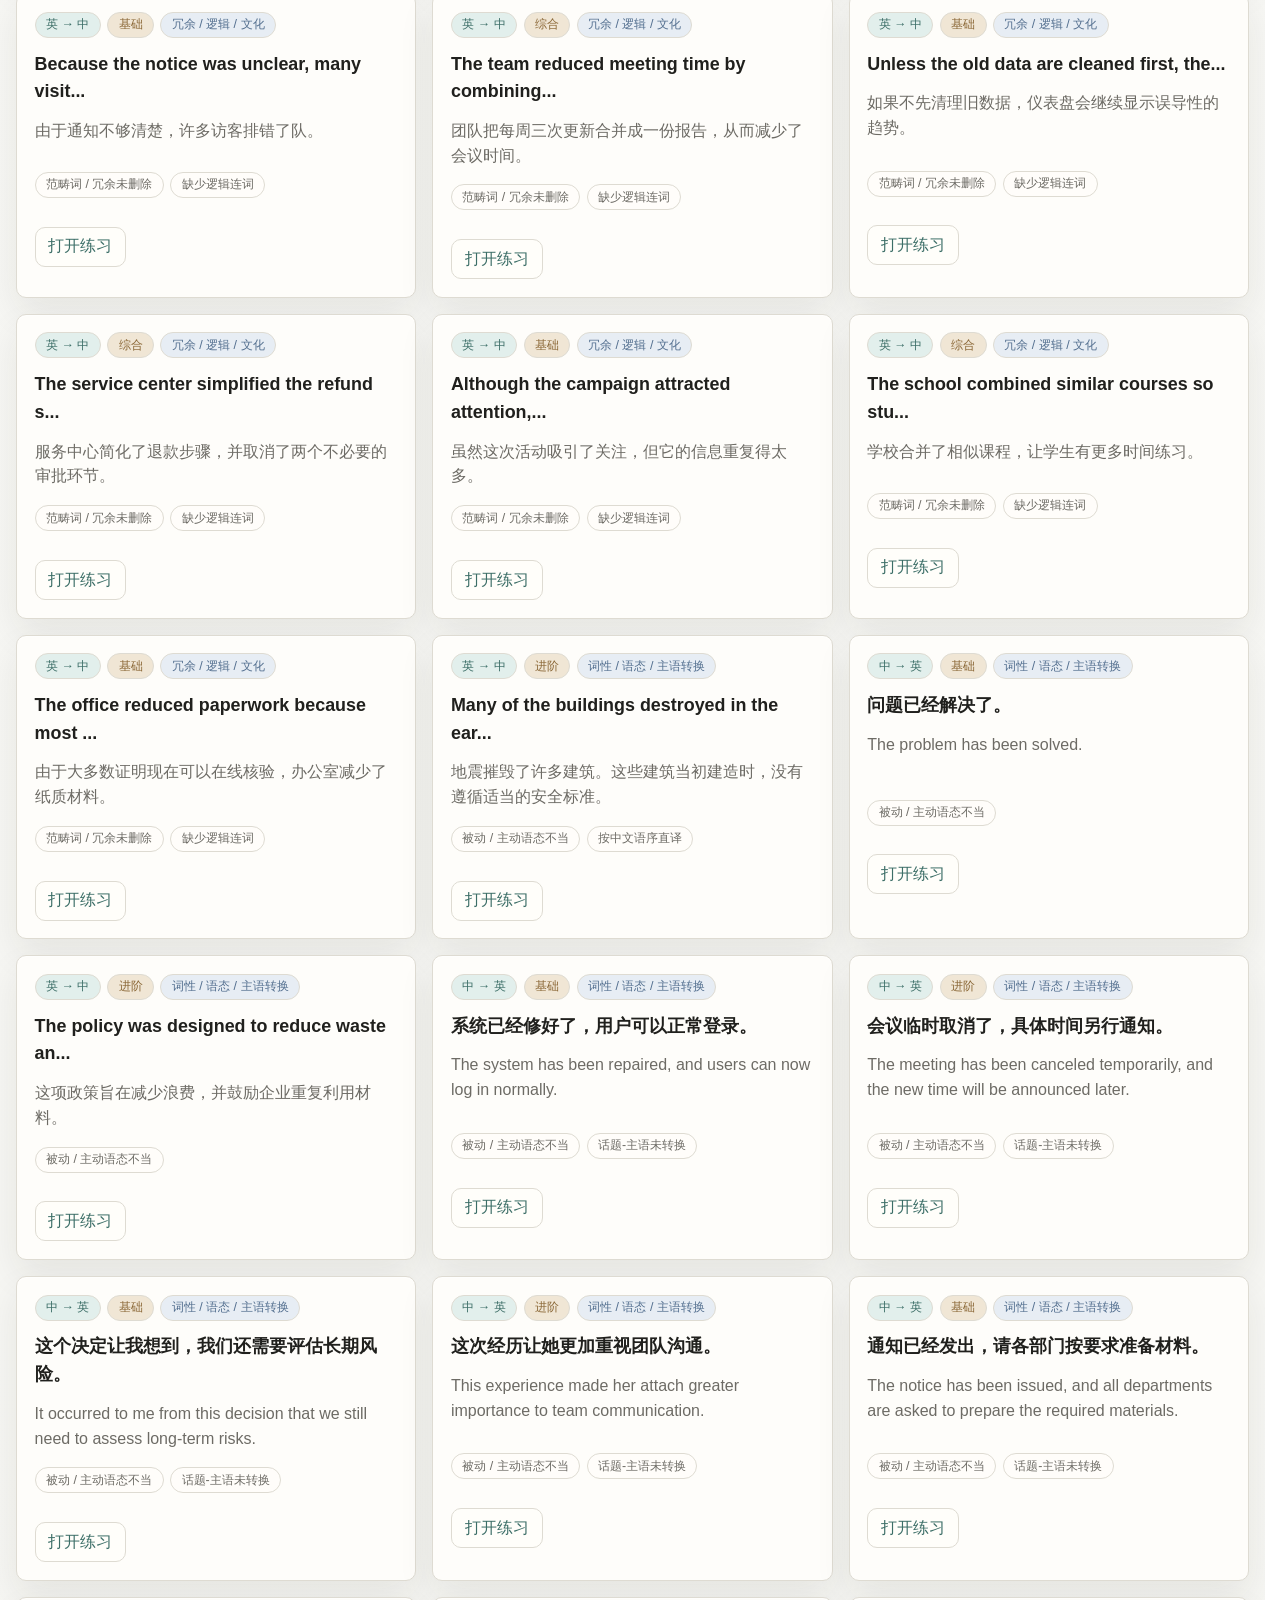
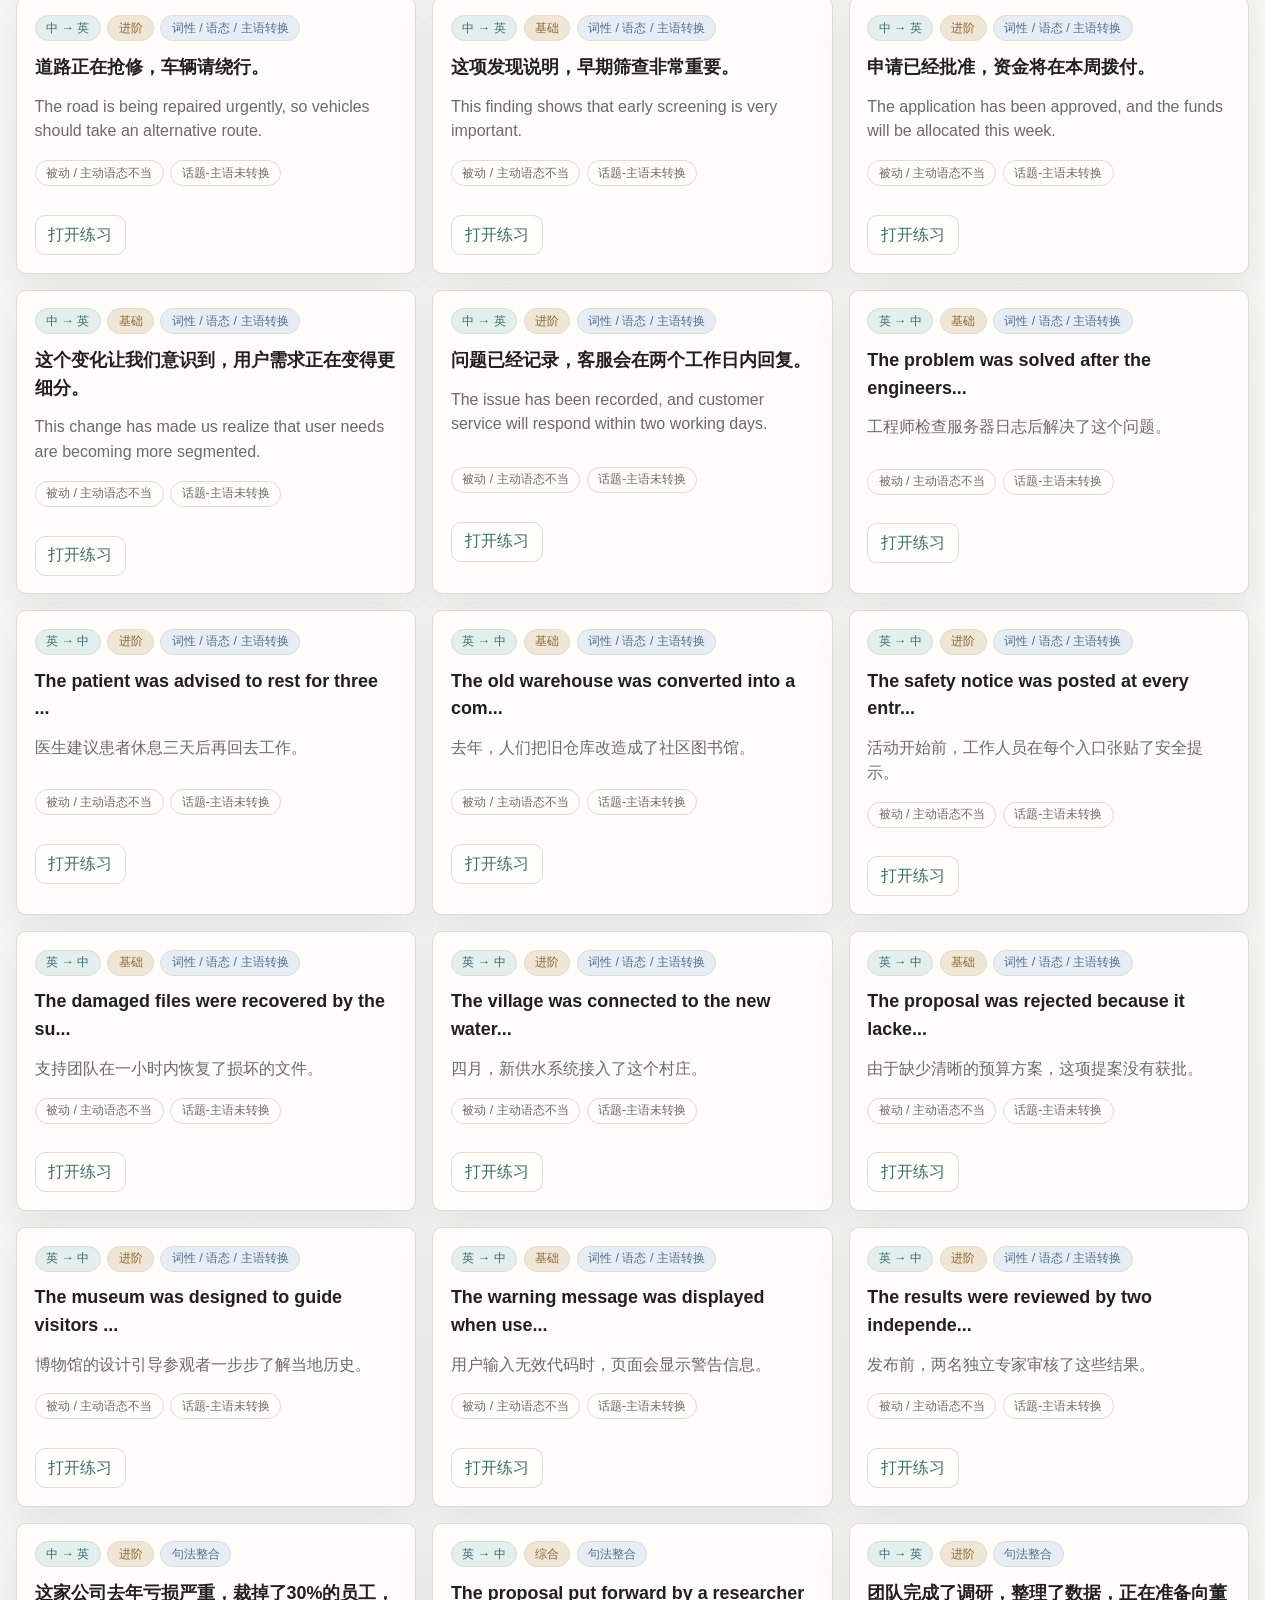
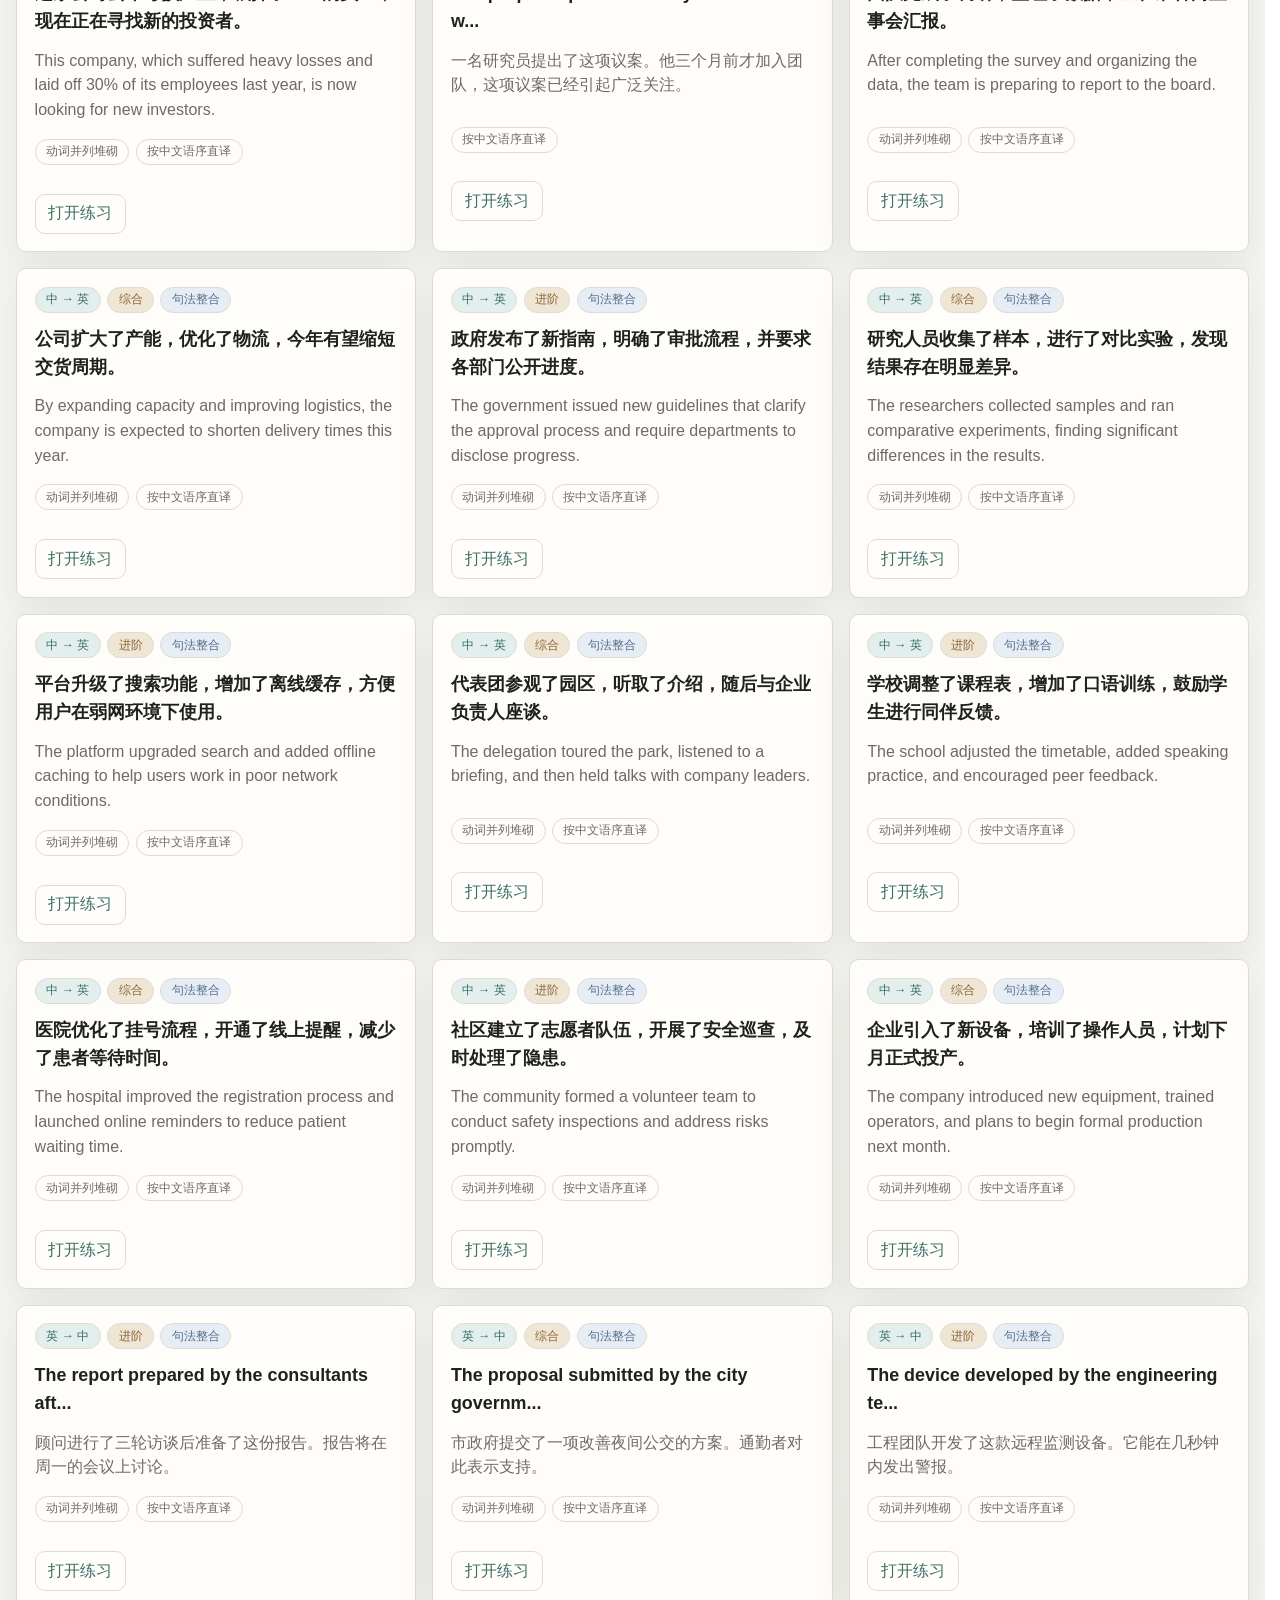
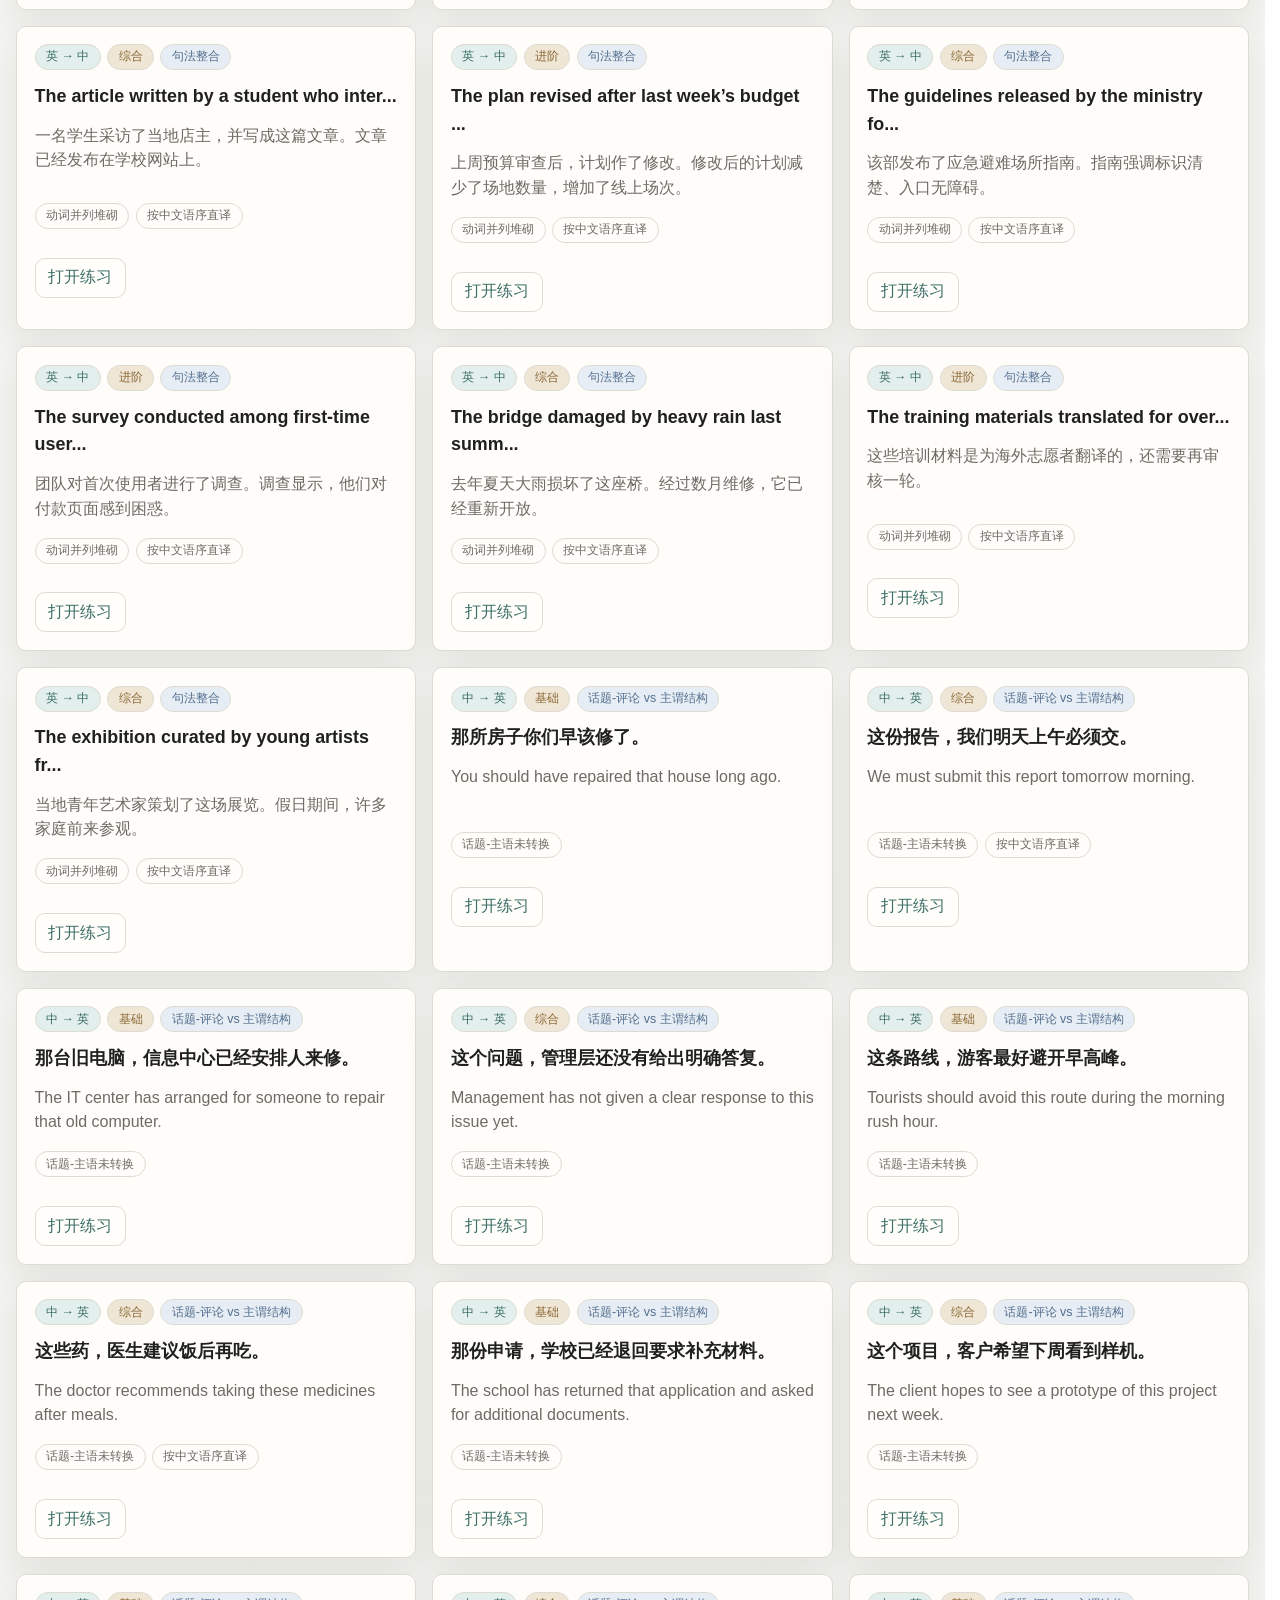
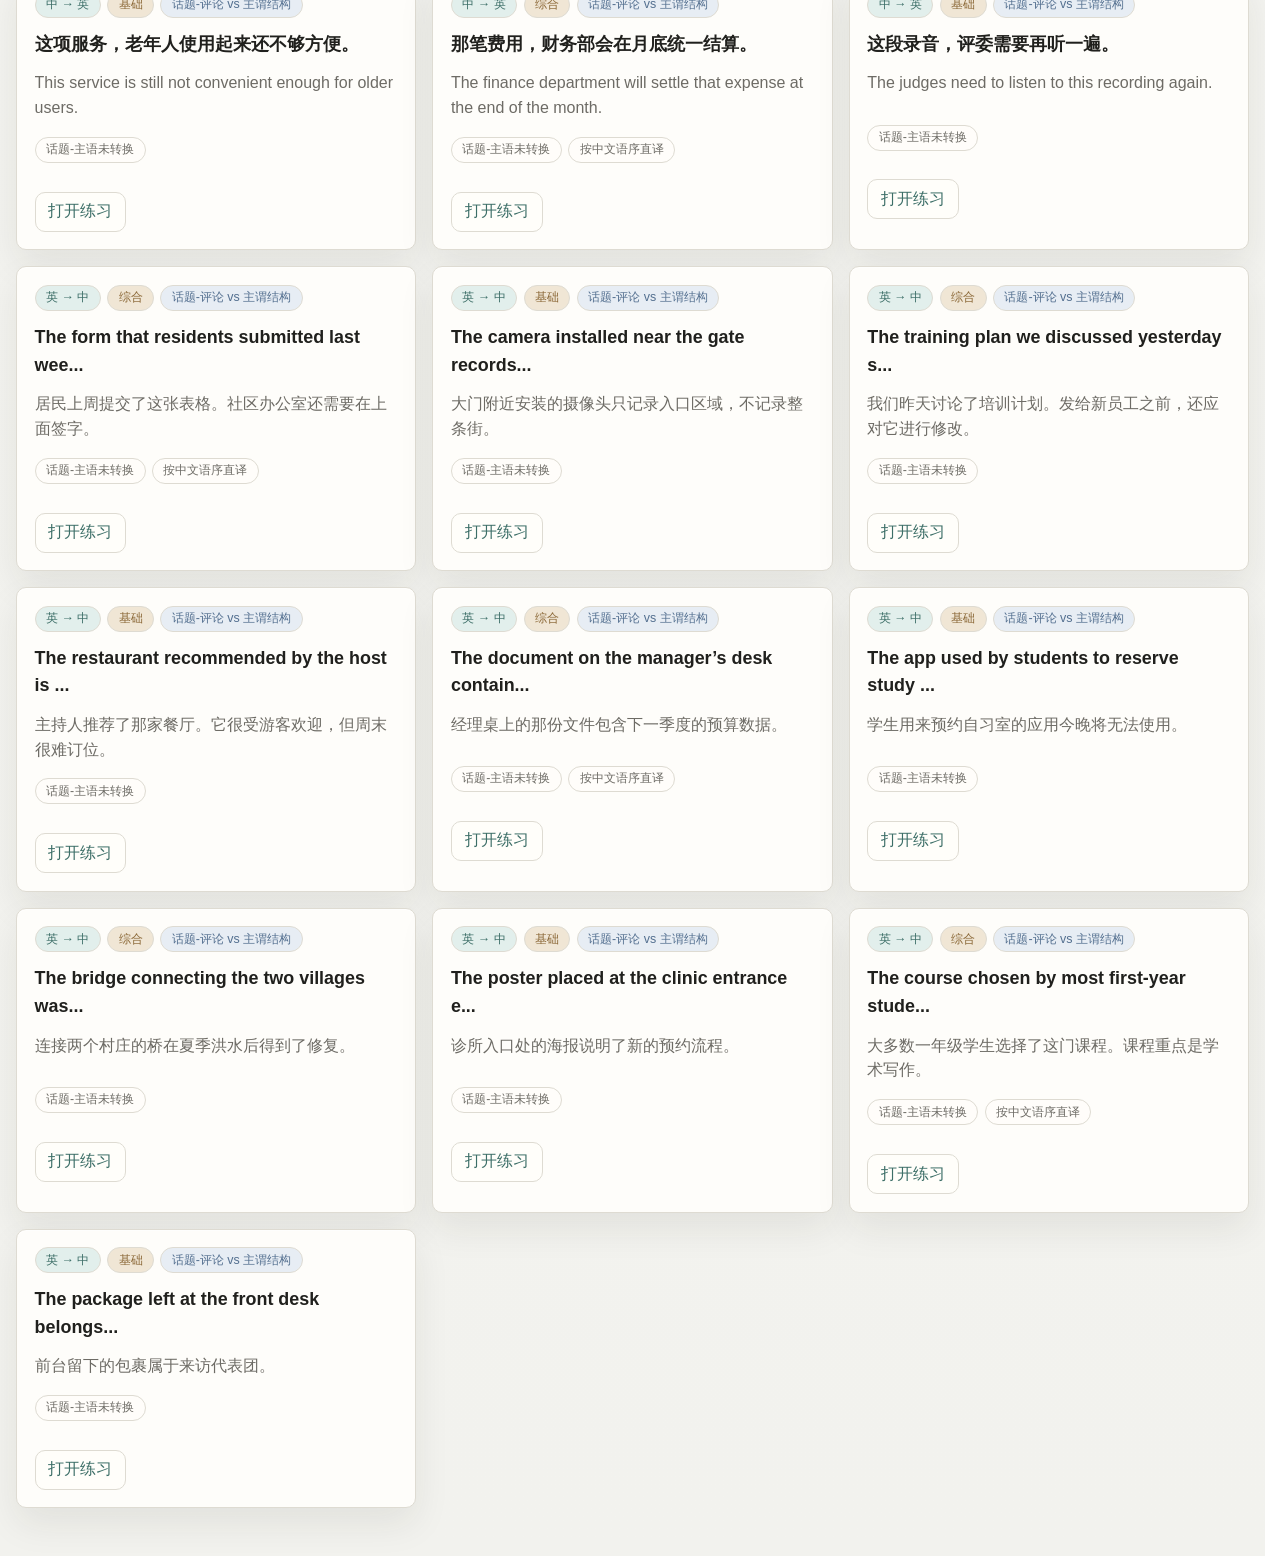
==== commit 16786704: "refactor&bug(interpreter_v4)：大幅度修改了单调简陋的UI，并且加入了大量素材；修复了自动抽屉的谬误；修复了规则树的不可观" ====
--- a/interpreter_v4/index.html
+++ b/interpreter_v4/index.html
@@ -4,7 +4,8 @@
   <meta charset="UTF-8">
   <meta name="viewport" content="width=device-width, initial-scale=1.0">
   <title>Interpreter V4 - 中英转换训练台</title>
-  <link rel="stylesheet" href="styles/main.css">
+  <link rel="icon" href="data:image/svg+xml,%3Csvg xmlns='http://www.w3.org/2000/svg' viewBox='0 0 32 32'%3E%3Crect width='32' height='32' rx='16' fill='%23f7f5ee'/%3E%3Cpath d='M8 24V9m0 15 8-6m-8 6 8 2m0-8V6m0 12 8-5m-8 13v-8m8-5v10' fill='none' stroke='%2316776f' stroke-width='2.2' stroke-linecap='round' stroke-linejoin='round'/%3E%3Ccircle cx='8' cy='9' r='2.5' fill='%2316776f'/%3E%3Ccircle cx='16' cy='6' r='2.5' fill='%2316776f'/%3E%3Ccircle cx='24' cy='13' r='2.5' fill='%2316776f'/%3E%3Ccircle cx='24' cy='23' r='2.5' fill='%2316776f'/%3E%3C/svg%3E">
+  <link rel="stylesheet" href="styles/main.css?v=20260612-draw-fix2">
 </head>
 <body>
   <div class="app" id="app">
@@ -138,9 +139,10 @@
                   </label>
                   <label>
                     <span>规则</span>
-                    <select id="ruleSelect">
+                    <select id="ruleSelect" data-native-only>
                       <option value="all">全部规则</option>
                     </select>
+                    <div class="rule-selection-summary" id="selectedRuleSummary">全部规则</div>
                   </label>
                 </div>
 
@@ -247,11 +249,12 @@
                 </label>
                 <label>
                   <span>规则</span>
-                  <select id="expertRule">
+                  <select id="expertRule" data-native-only>
                     <option value="all">全部规则</option>
                   </select>
                 </label>
               </div>
+              <div class="expert-rule-picker" id="expertRulePicker" aria-label="专家规则多选"></div>
 
               <label class="field-block">
                 <span>当前原文</span>
@@ -391,6 +394,6 @@
     <div class="toast-stack" id="toastStack" aria-live="polite"></div>
   </div>
 
-  <script type="module" src="js/main.js"></script>
+  <script type="module" src="js/main.js?v=20260612-draw-fix2"></script>
 </body>
 </html>
--- a/interpreter_v4/styles/main.css
+++ b/interpreter_v4/styles/main.css
@@ -1,24 +1,24 @@
 :root {
-  --paper: #f7f5ee;
-  --paper-2: #eeebe1;
-  --sheet: #fffdf8;
-  --ink: #1e2a2f;
-  --muted: #69737a;
-  --line: #d8d2c5;
-  --line-strong: #bdb4a4;
-  --teal: #16776f;
-  --teal-2: #dcefeb;
-  --blue: #216b9b;
-  --blue-2: #e1eef6;
-  --amber: #a96612;
-  --amber-2: #f7ecd5;
-  --coral: #b85448;
-  --coral-2: #f4dfdc;
-  --green: #287449;
-  --shadow: 0 12px 32px rgba(58, 48, 33, 0.09);
-  --shadow-soft: 0 1px 0 rgba(255, 255, 255, 0.8) inset, 0 8px 20px rgba(58, 48, 33, 0.06);
-  --focus: 0 0 0 4px rgba(22, 119, 111, 0.22);
-  --radius: 8px;
+  --paper: #f7f7f4;
+  --paper-2: #eeeeea;
+  --sheet: #fffefa;
+  --ink: #20201d;
+  --muted: #6d6b65;
+  --line: #dedbd2;
+  --line-strong: #c7c2b7;
+  --teal: #3c6e67;
+  --teal-2: #e2efec;
+  --blue: #536f8f;
+  --blue-2: #e7edf4;
+  --amber: #8a6736;
+  --amber-2: #f0e6d5;
+  --coral: #a8564d;
+  --coral-2: #f1e0dd;
+  --green: #3f7552;
+  --shadow: 0 16px 36px rgba(32, 32, 29, 0.08);
+  --shadow-soft: 0 1px 0 rgba(255, 255, 255, 0.9) inset, 0 8px 20px rgba(32, 32, 29, 0.05);
+  --focus: 0 0 0 4px rgba(60, 110, 103, 0.18);
+  --radius: 10px;
   --topbar-height: 72px;
 }
 
@@ -58,13 +58,7 @@
   min-width: 320px;
   min-height: 100vh;
   color: var(--ink);
-  background:
-    linear-gradient(rgba(30, 42, 47, 0.035) 1px, transparent 1px),
-    linear-gradient(90deg, rgba(30, 42, 47, 0.035) 1px, transparent 1px),
-    radial-gradient(circle at 24% 10%, rgba(22, 119, 111, 0.14), transparent 30rem),
-    radial-gradient(circle at 86% 18%, rgba(169, 102, 18, 0.12), transparent 28rem),
-    var(--paper);
-  background-size: 28px 28px, 28px 28px, auto, auto, auto;
+  background: linear-gradient(180deg, #fbfbf8 0%, var(--paper) 42%, #f2f2ee 100%);
   font-family: "Noto Sans SC", "Microsoft YaHei", "Source Han Sans SC", "Segoe UI", sans-serif;
   font-size: 16px;
   letter-spacing: 0;
@@ -91,7 +85,7 @@
 select,
 textarea {
   width: 100%;
-  min-height: 44px;
+  min-height: 40px;
   border: 1px solid var(--line);
   border-radius: var(--radius);
   color: var(--ink);
@@ -102,6 +96,108 @@
 input,
 select {
   padding: 0 0.8rem;
+}
+
+.native-select,
+select[data-native-only] {
+  position: absolute;
+  width: 1px;
+  min-height: 1px;
+  height: 1px;
+  opacity: 0;
+  pointer-events: none;
+}
+
+.select-shell {
+  position: relative;
+  width: 100%;
+}
+
+.select-trigger {
+  display: inline-flex;
+  align-items: center;
+  justify-content: space-between;
+  gap: 0.65rem;
+  width: 100%;
+  min-height: 40px;
+  border: 1px solid var(--line);
+  border-radius: 12px;
+  color: var(--ink);
+  background: color-mix(in srgb, var(--sheet) 92%, var(--paper));
+  padding: 0 0.72rem;
+  font-size: 0.94rem;
+  line-height: 1.2;
+  box-shadow: 0 1px 0 rgba(255, 255, 255, 0.72) inset;
+  transition: border-color 160ms ease, background-color 160ms ease, box-shadow 160ms ease;
+}
+
+.select-trigger:hover,
+.select-shell.open .select-trigger {
+  border-color: var(--line-strong);
+  background: var(--sheet);
+}
+
+.select-trigger:focus-visible {
+  box-shadow: var(--focus);
+  border-color: var(--teal);
+  outline: none;
+}
+
+.select-caret {
+  color: var(--muted);
+  font-size: 1rem;
+  transform: translateY(-1px);
+}
+
+.select-menu {
+  position: absolute;
+  left: 0;
+  right: 0;
+  top: calc(100% + 6px);
+  z-index: 50;
+  display: none;
+  max-height: 260px;
+  overflow: auto;
+  border: 1px solid var(--line);
+  border-radius: 12px;
+  background: var(--sheet);
+  padding: 0.35rem;
+  box-shadow: 0 18px 42px rgba(32, 32, 29, 0.16);
+}
+
+.select-shell.open .select-menu {
+  display: grid;
+  gap: 0.15rem;
+}
+
+.select-option {
+  display: flex;
+  align-items: center;
+  justify-content: space-between;
+  gap: 0.7rem;
+  min-height: 34px;
+  border: 0;
+  border-radius: 8px;
+  color: var(--ink);
+  background: transparent;
+  padding: 0 0.5rem 0 0.6rem;
+  text-align: left;
+  font-size: 0.92rem;
+}
+
+.select-option:hover,
+.select-option.selected {
+  background: var(--paper-2);
+}
+
+.select-check {
+  color: var(--teal);
+  opacity: 0;
+  font-weight: 800;
+}
+
+.select-option.selected .select-check {
+  opacity: 1;
 }
 
 textarea {
@@ -339,6 +435,10 @@
   width: 130px;
 }
 
+.desk-actions .select-shell {
+  width: 140px;
+}
+
 .segmented svg {
   width: 19px;
   height: 19px;
@@ -409,11 +509,7 @@
   padding: 1.1rem;
   border: 1px solid var(--line);
   border-radius: var(--radius);
-  background:
-    linear-gradient(rgba(30, 42, 47, 0.045) 1px, transparent 1px),
-    linear-gradient(90deg, rgba(30, 42, 47, 0.035) 1px, transparent 1px),
-    color-mix(in srgb, var(--sheet) 92%, var(--amber-2));
-  background-size: 22px 22px;
+  background: color-mix(in srgb, var(--sheet) 92%, var(--paper));
   box-shadow:
     inset 0 1px 0 rgba(255, 255, 255, 0.74),
     var(--shadow);
@@ -548,45 +644,202 @@
 .rule-tree {
   display: flex;
   flex-direction: column;
-  gap: 0.35rem;
+  gap: 0.6rem;
+}
+
+.rule-tree-tools {
+  display: grid;
+  gap: 0.45rem;
+  padding: 0.65rem;
+  border: 1px solid var(--line);
+  border-radius: 12px;
+  color: var(--muted);
+  background: color-mix(in srgb, var(--sheet) 84%, var(--paper));
+  font-size: 0.82rem;
 }
 
 .tree-module {
-  border: 1px solid transparent;
-  border-radius: var(--radius);
+  border: 1px solid var(--line);
+  border-radius: 14px;
+  background: color-mix(in srgb, var(--sheet) 88%, var(--paper));
+  overflow: hidden;
 }
 
 .tree-module.active {
-  border-color: var(--line);
-  background: var(--paper-2);
-}
-
-.tree-module > button,
-.tree-rule {
+  border-color: color-mix(in srgb, var(--teal) 38%, var(--line));
+  background: var(--sheet);
+}
+
+.tree-module-head {
+  display: flex;
+  align-items: flex-start;
+  justify-content: space-between;
+  gap: 0.75rem;
   width: 100%;
-  min-height: 42px;
   border: 0;
-  border-radius: 6px;
   color: var(--ink);
   background: transparent;
   text-align: left;
-  padding: 0.5rem 0.65rem;
-}
-
-.tree-module > button {
-  font-weight: 700;
-}
-
-.tree-rule {
+  padding: 0.75rem;
+}
+
+.tree-module-head span {
+  display: grid;
+  gap: 0.22rem;
+  min-width: 0;
+}
+
+.tree-module-head strong {
+  font-size: 0.96rem;
+}
+
+.tree-module-head small,
+.tree-rule small,
+.rule-selection-summary small {
   display: block;
   color: var(--muted);
-  padding-left: 1.45rem;
+  font-size: 0.76rem;
+  line-height: 1.35;
+}
+
+.tree-module-head em {
+  display: inline-flex;
+  align-items: center;
+  min-height: 24px;
+  border: 1px solid var(--line);
+  border-radius: 999px;
+  padding: 0 0.45rem;
+  color: var(--muted);
+  font-style: normal;
+  font-size: 0.74rem;
+  white-space: nowrap;
+}
+
+.tree-module-actions {
+  display: flex;
+  gap: 0.35rem;
+  padding: 0 0.65rem 0.55rem;
+}
+
+.tree-mini-btn {
+  min-height: 28px;
+  border: 1px solid var(--line);
+  border-radius: 999px;
+  color: var(--muted);
+  background: transparent;
+  padding: 0 0.55rem;
+  font-size: 0.76rem;
+}
+
+.tree-mini-btn:hover {
+  color: var(--ink);
+  background: var(--paper-2);
+}
+
+.tree-rules {
+  display: grid;
+  gap: 0.25rem;
+  padding: 0 0.45rem 0.55rem;
+}
+
+.tree-rule,
+.compact-check {
+  display: grid;
+  grid-template-columns: auto minmax(0, 1fr);
+  align-items: center;
+  gap: 0.55rem;
+  min-height: 40px;
+  border-radius: 10px;
+  color: var(--ink);
+  padding: 0.48rem 0.55rem;
+  cursor: pointer;
+}
+
+.tree-rule:hover,
+.tree-rule.active,
+.compact-check:hover,
+.compact-check.active {
+  background: var(--paper-2);
+}
+
+.tree-rule input,
+.compact-check input {
+  position: absolute;
+  opacity: 0;
+  pointer-events: none;
+}
+
+.tree-check,
+.compact-check > span {
+  display: grid;
+  place-items: center;
+  width: 18px;
+  height: 18px;
+  border: 1px solid var(--line-strong);
+  border-radius: 50%;
+  color: transparent;
+  background: var(--sheet);
+  font-size: 0.72rem;
+  font-weight: 800;
+}
+
+.tree-rule.active .tree-check,
+.compact-check.active > span {
+  border-color: var(--teal);
+  color: #ffffff;
+  background: var(--teal);
+}
+
+.tree-rule strong,
+.compact-check strong {
+  font-size: 0.86rem;
+}
+
+.rule-selection-summary {
+  display: grid;
+  align-content: center;
+  min-height: 40px;
+  border: 1px solid var(--line);
+  border-radius: 12px;
+  background: color-mix(in srgb, var(--sheet) 92%, var(--paper));
+  padding: 0.42rem 0.7rem;
   font-size: 0.92rem;
 }
 
-.tree-rule.active {
-  color: var(--teal);
-  background: var(--teal-2);
+.expert-rule-picker {
+  display: grid;
+  gap: 0.55rem;
+  border: 1px solid var(--line);
+  border-radius: 14px;
+  background: color-mix(in srgb, var(--sheet) 84%, var(--paper));
+  padding: 0.65rem;
+}
+
+.rule-picker-head {
+  display: flex;
+  align-items: center;
+  justify-content: space-between;
+  gap: 0.75rem;
+  color: var(--muted);
+  font-size: 0.82rem;
+}
+
+.rule-picker-grid {
+  display: grid;
+  grid-template-columns: repeat(2, minmax(0, 1fr));
+  gap: 0.25rem;
+}
+
+.compact-check {
+  grid-template-columns: auto minmax(0, 1fr);
+  min-height: 34px;
+  padding: 0.35rem 0.45rem;
+}
+
+.compact-check strong {
+  overflow: hidden;
+  text-overflow: ellipsis;
+  white-space: nowrap;
 }
 
 .workspace-main {
@@ -876,11 +1129,7 @@
   border: 1px solid var(--line);
   border-radius: var(--radius);
   overflow: auto;
-  background:
-    linear-gradient(rgba(30, 42, 47, 0.05) 1px, transparent 1px),
-    linear-gradient(90deg, rgba(30, 42, 47, 0.05) 1px, transparent 1px),
-    var(--sheet);
-  background-size: 28px 28px;
+  background: color-mix(in srgb, var(--sheet) 94%, var(--paper));
 }
 
 .map-canvas {
@@ -1248,6 +1497,7 @@
 
   .desk-actions > *,
   .search-field,
+  .desk-actions .select-shell,
   .desk-actions select,
   .desk-actions .btn {
     width: 100%;
